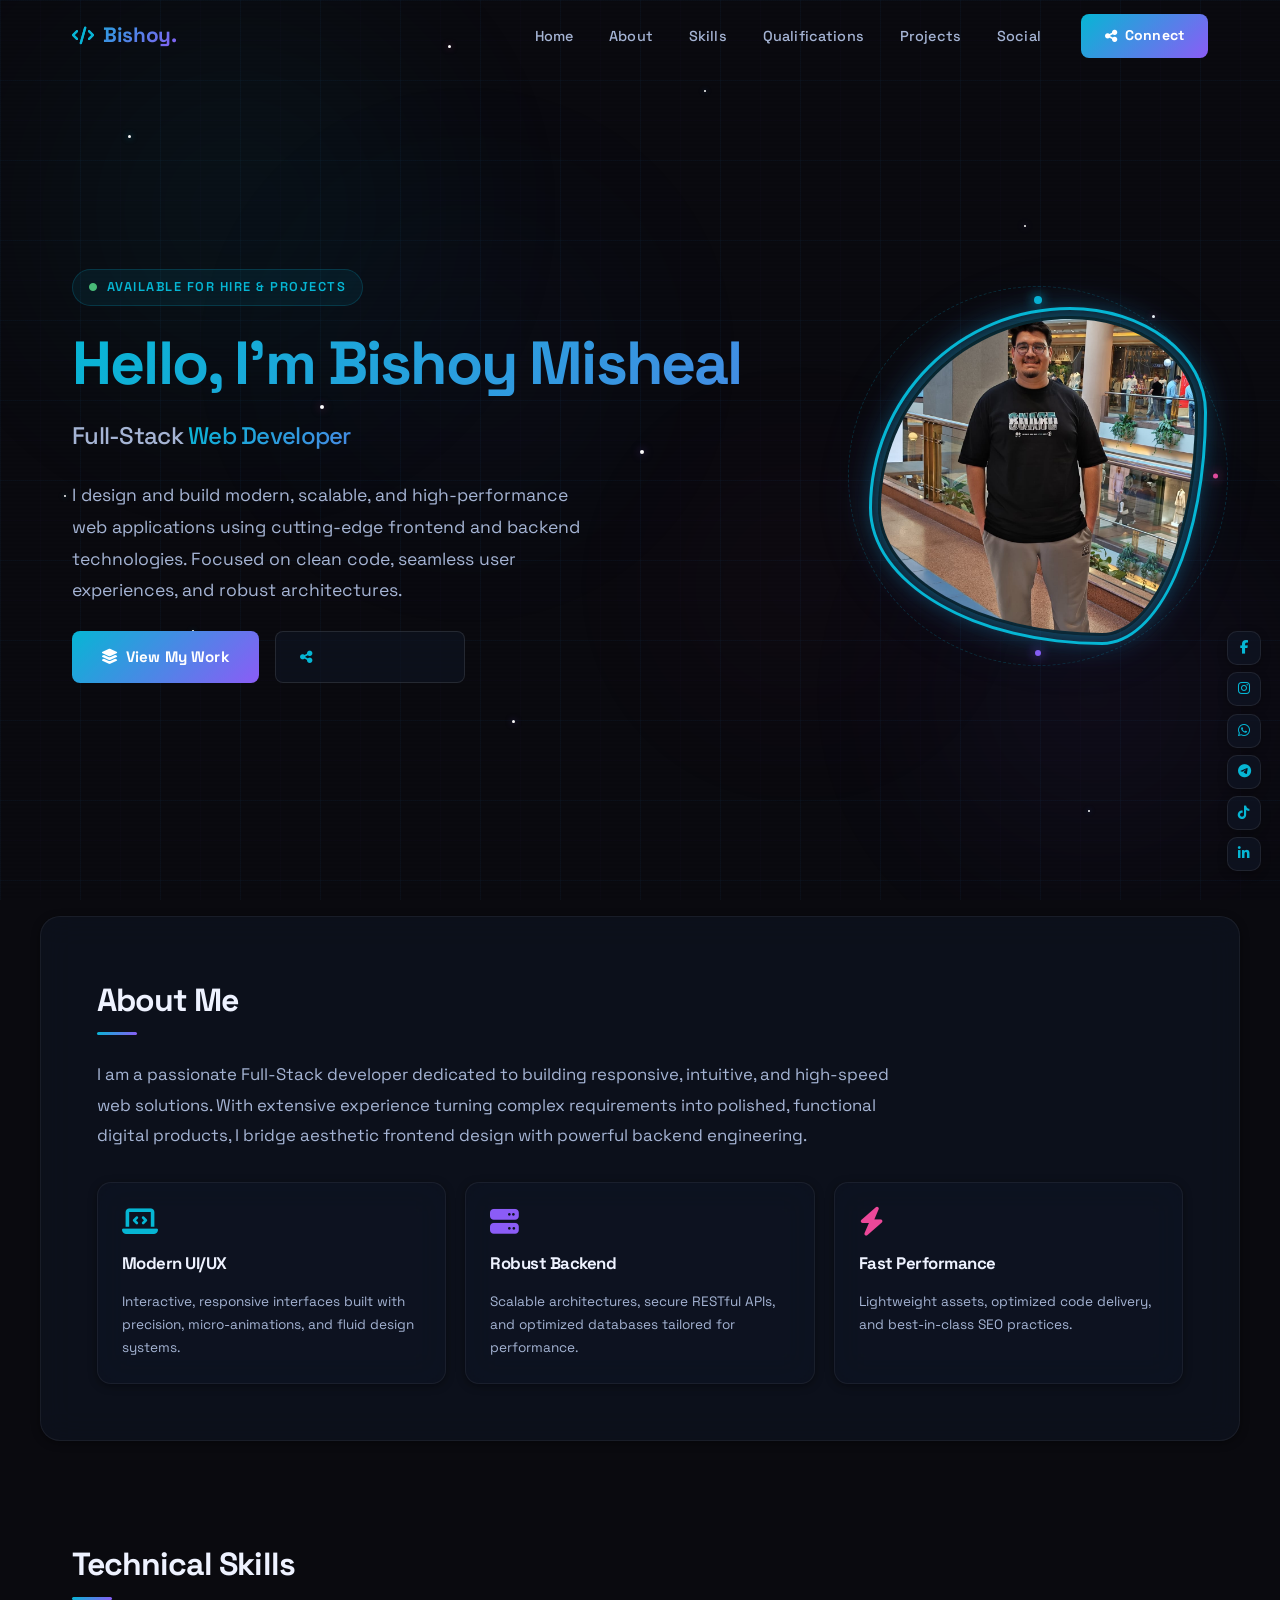
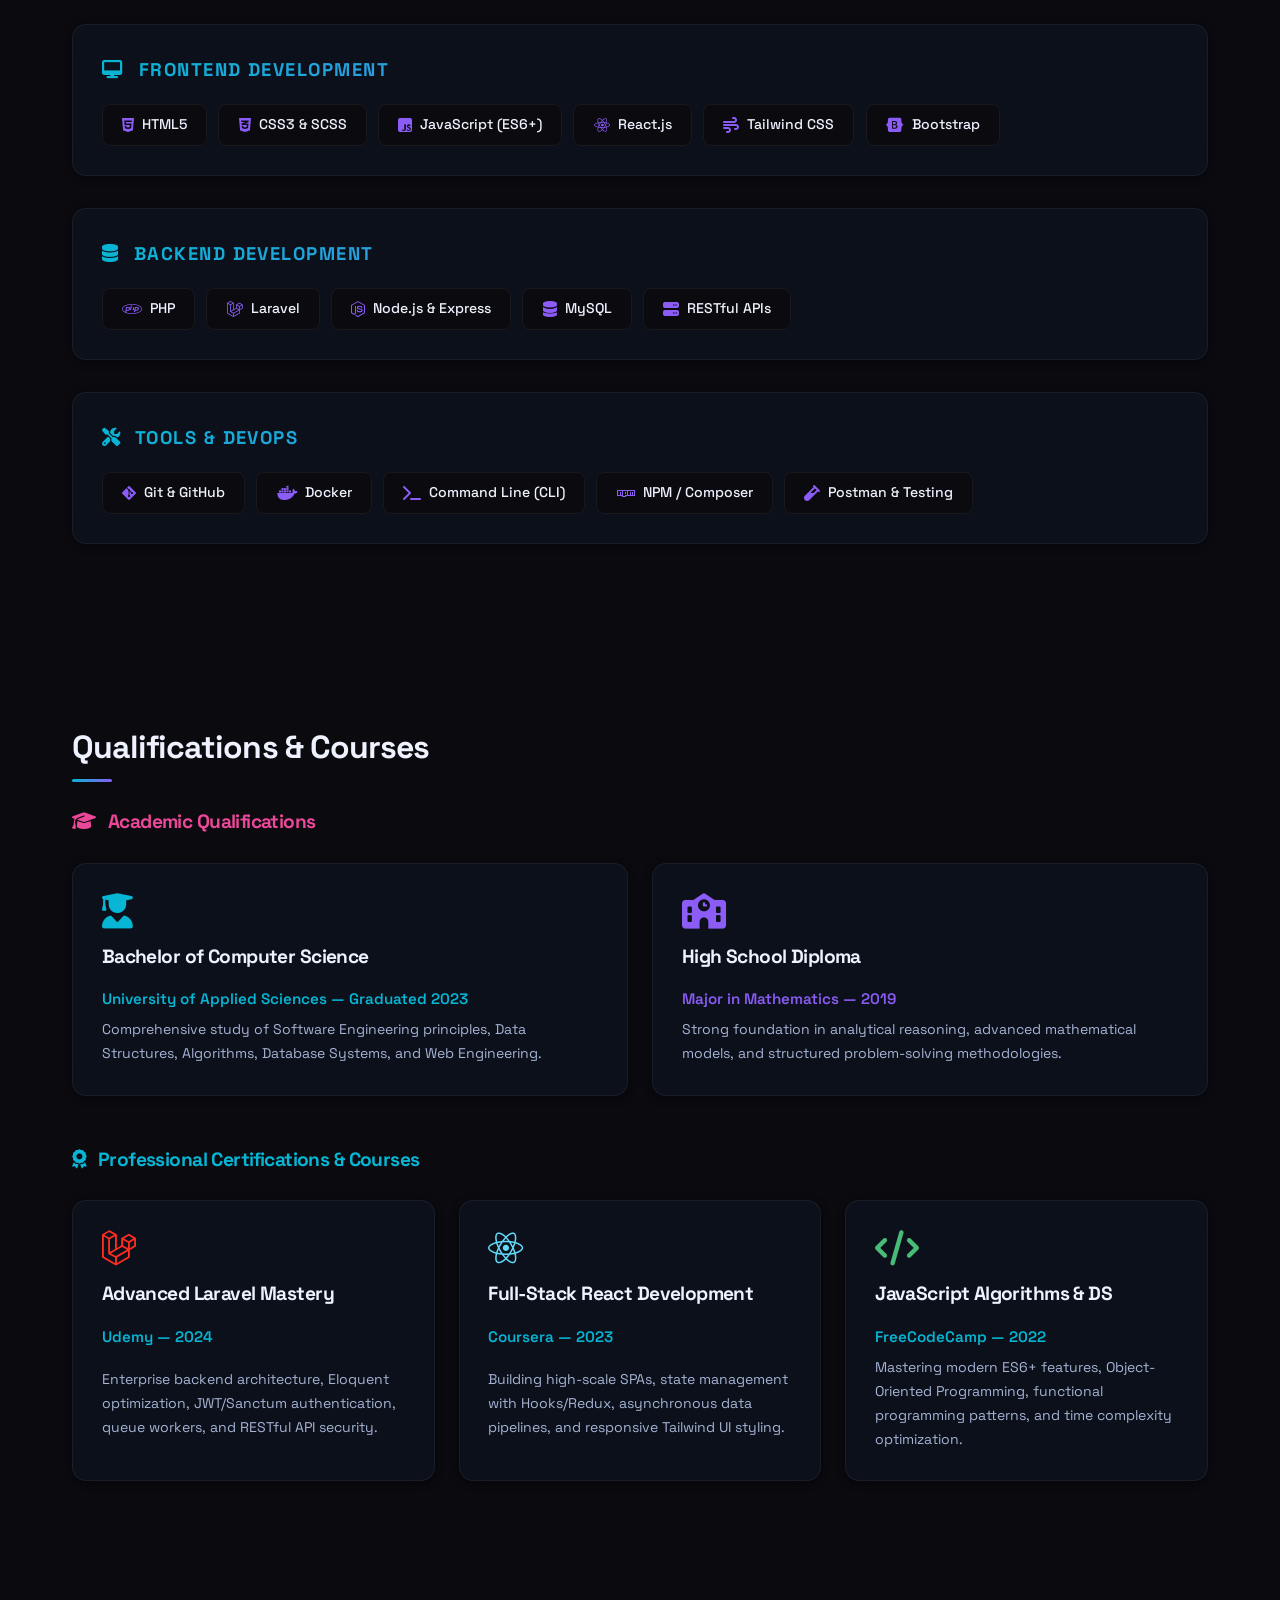
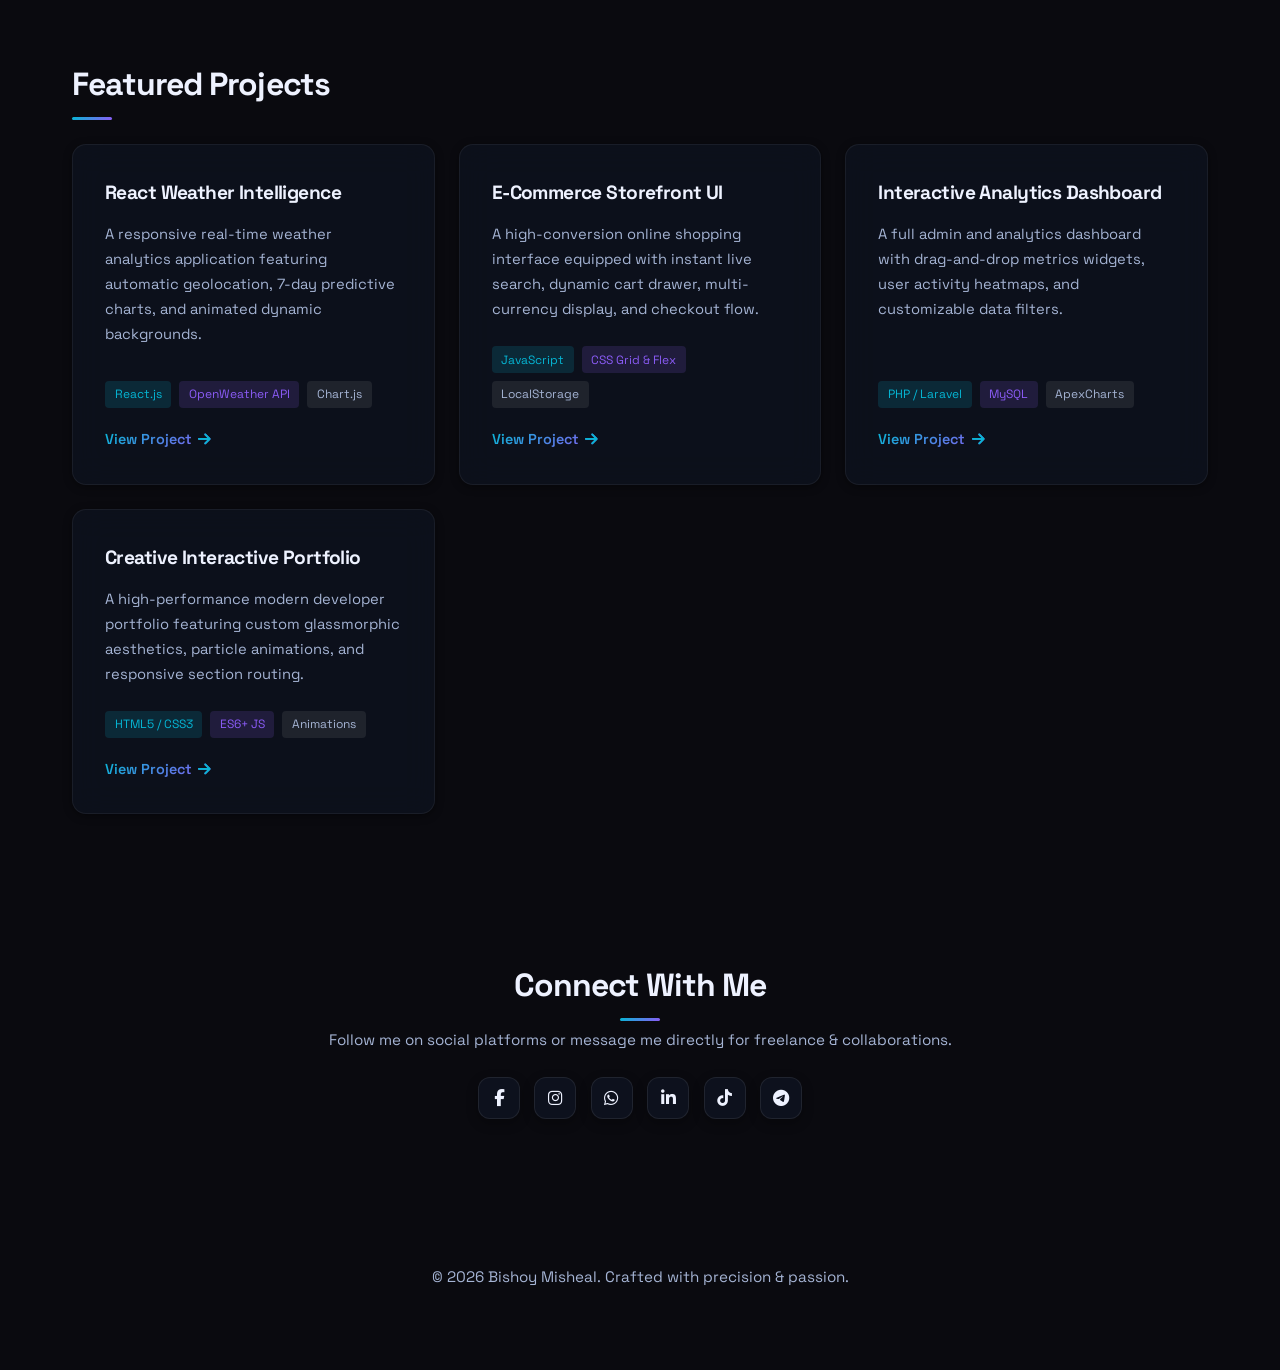
==== index.html @ d5772796 "Convert portfolio to static single page and update social icons" ====
<!DOCTYPE html>
<html lang="en" dir="ltr">
<head>
    <meta charset="UTF-8">
    <meta name="viewport" content="width=device-width, initial-scale=1.0">
    <meta name="description" content="Bishoy Misheal — Full-Stack Web Developer. Building modern, high-performance web applications with cutting-edge technologies.">
    <title>Bishoy Misheal — Full-Stack Developer</title>
    <link rel="stylesheet" href="public/css/styles.css">
    <link rel="stylesheet" href="public/css/social-skills.css">
    <link rel="stylesheet" href="public/css/floating-socials.css">
    <link rel="stylesheet" href="https://cdnjs.cloudflare.com/ajax/libs/font-awesome/6.4.0/css/all.min.css">
</head>
<body>
    <!-- ===== ANIMATED BACKGROUND LAYER ===== -->
    <div class="bg-animation-layer" aria-hidden="true">
        <div class="bg-grid"></div>

        <div class="bg-orb bg-orb-cyan"></div>
        <div class="bg-orb bg-orb-violet"></div>
        <div class="bg-orb bg-orb-pink"></div>
        <div class="bg-orb bg-orb-blue"></div>

        <div class="bg-particle bg-particle-1"></div>
        <div class="bg-particle bg-particle-2"></div>
        <div class="bg-particle bg-particle-3"></div>
        <div class="bg-particle bg-particle-4"></div>
        <div class="bg-particle bg-particle-5"></div>
        <div class="bg-particle bg-particle-6"></div>
        <div class="bg-particle bg-particle-7"></div>
        <div class="bg-particle bg-particle-8"></div>
        <div class="bg-particle bg-particle-9"></div>
        <div class="bg-particle bg-particle-10"></div>
        <div class="bg-particle bg-particle-11"></div>
        <div class="bg-particle bg-particle-12"></div>

        <div class="shooting-star shooting-star-1"></div>
        <div class="shooting-star shooting-star-2"></div>
        <div class="shooting-star shooting-star-3"></div>
        <div class="shooting-star shooting-star-4"></div>
        <div class="shooting-star shooting-star-5"></div>

        <div class="bg-scanlines"></div>
    </div>

    <!-- ===== HEADER & NAVBAR ===== -->
    <header>
        <div class="header-container">
            <a href="#hero" class="logo">
                <i class="fas fa-code"></i>
                <span style="font-weight: 800; font-family: 'Space Grotesk', 'Inter', sans-serif;">Bishoy<span style="color: var(--accent-secondary); font-size: 1.3rem;">.</span></span>
            </a>

            <!-- Mobile Menu Toggle Button -->
            <button class="mobile-menu-btn" id="mobileMenuBtn" aria-label="Toggle navigation menu">
                <i class="fas fa-bars" id="menuIcon"></i>
            </button>

            <div class="nav-menu" id="navMenu">
                <nav id="navbar">
                    <ul>
                        <li><a href="#hero" class="nav-link active">Home</a></li>
                        <li><a href="#about" class="nav-link">About</a></li>
                        <li><a href="#skills" class="nav-link">Skills</a></li>
                        <li><a href="#qualifications" class="nav-link">Qualifications</a></li>
                        <li><a href="#projects" class="nav-link">Projects</a></li>
                        <li><a href="#social-media" class="nav-link">Social</a></li>
                    </ul>
                </nav>

                <a href="#social-media" class="header-cta">
                    <i class="fas fa-share-nodes"></i> Connect
                </a>
            </div>
        </div>
    </header>

    <main>
        <!-- ===== HERO SECTION ===== -->
        <section id="hero">
            <div class="hero-text">
                <span class="badge">
                    <i class="fas fa-circle" style="font-size: 0.5rem; color: #48BB78;"></i> Available for Hire & Projects
                </span>
                <h1>Hello, I'm Bishoy Misheal</h1>
                <h2>Full-Stack <span class="gradient-text">Web Developer</span></h2>
                <p>I design and build modern, scalable, and high-performance web applications using cutting-edge frontend and backend technologies. Focused on clean code, seamless user experiences, and robust architectures.</p>
                
                <div style="display: flex; gap: 1rem; flex-wrap: wrap; margin-top: 1.5rem;">
                    <a href="#projects" class="header-cta" style="padding: 0.8rem 1.8rem; font-size: 0.95rem;">
                        <i class="fas fa-layer-group"></i> View My Work
                    </a>
                    <a href="#social-media" class="project-link" style="padding: 0.8rem 1.5rem; border: 1px solid var(--border-light); border-radius: var(--radius-sm); background: var(--bg-secondary);">
                        <i class="fas fa-share-nodes"></i> Connect With Me
                    </a>
                </div>
            </div>

            <div class="photo-wrapper">
                <img src="public/img/photo.jpeg" alt="Bishoy Misheal" class="profile-photo" onerror="this.onerror=null; this.src='public/img/myphoto.jpeg';">
                <div class="orbit-ring"></div>
                <div class="orbit-dot orbit-dot-1"></div>
                <div class="orbit-dot orbit-dot-2"></div>
                <div class="orbit-dot orbit-dot-3"></div>
                <span class="sparkle sparkle-1"></span>
                <span class="sparkle sparkle-2"></span>
                <span class="sparkle sparkle-3"></span>
                <span class="sparkle sparkle-4"></span>
            </div>
        </section>

        <!-- ===== ABOUT ME SECTION ===== -->
        <section id="about">
            <h2>About Me</h2>
            <p>I am a passionate Full-Stack developer dedicated to building responsive, intuitive, and high-speed web solutions. With extensive experience turning complex requirements into polished, functional digital products, I bridge aesthetic frontend design with powerful backend engineering.</p>
            
            <div style="display: grid; grid-template-columns: repeat(auto-fit, minmax(220px, 1fr)); gap: 1.2rem; margin-top: 2rem;">
                <div class="project" style="padding: 1.5rem;">
                    <i class="fas fa-laptop-code" style="font-size: 1.8rem; color: var(--accent-primary); margin-bottom: 0.8rem;"></i>
                    <h3 style="font-size: 1.05rem;">Modern UI/UX</h3>
                    <p style="font-size: 0.85rem; margin-bottom: 0;">Interactive, responsive interfaces built with precision, micro-animations, and fluid design systems.</p>
                </div>
                <div class="project" style="padding: 1.5rem;">
                    <i class="fas fa-server" style="font-size: 1.8rem; color: var(--accent-secondary); margin-bottom: 0.8rem;"></i>
                    <h3 style="font-size: 1.05rem;">Robust Backend</h3>
                    <p style="font-size: 0.85rem; margin-bottom: 0;">Scalable architectures, secure RESTful APIs, and optimized databases tailored for performance.</p>
                </div>
                <div class="project" style="padding: 1.5rem;">
                    <i class="fas fa-bolt" style="font-size: 1.8rem; color: var(--accent-tertiary); margin-bottom: 0.8rem;"></i>
                    <h3 style="font-size: 1.05rem;">Fast Performance</h3>
                    <p style="font-size: 0.85rem; margin-bottom: 0;">Lightweight assets, optimized code delivery, and best-in-class SEO practices.</p>
                </div>
            </div>
        </section>

        <!-- ===== TECHNICAL SKILLS SECTION ===== -->
        <section id="skills">
            <h2>Technical Skills</h2>
            <div class="skills-container">
                <div class="skill-category">
                    <h3 style="color: var(--accent-primary); margin-bottom: 1.2rem; font-size: 1.15rem;">
                        <i class="fas fa-desktop" style="margin-right: 0.5rem;"></i> Frontend Development
                    </h3>
                    <div class="skill-items">
                        <div class="skill-pill"><i class="fab fa-html5"></i> HTML5</div>
                        <div class="skill-pill"><i class="fab fa-css3-alt"></i> CSS3 & SCSS</div>
                        <div class="skill-pill"><i class="fab fa-js-square"></i> JavaScript (ES6+)</div>
                        <div class="skill-pill"><i class="fab fa-react"></i> React.js</div>
                        <div class="skill-pill"><i class="fas fa-wind"></i> Tailwind CSS</div>
                        <div class="skill-pill"><i class="fab fa-bootstrap"></i> Bootstrap</div>
                    </div>
                </div>

                <div class="skill-category">
                    <h3 style="color: var(--accent-secondary); margin-bottom: 1.2rem; font-size: 1.15rem;">
                        <i class="fas fa-database" style="margin-right: 0.5rem;"></i> Backend Development
                    </h3>
                    <div class="skill-items">
                        <div class="skill-pill"><i class="fab fa-php"></i> PHP</div>
                        <div class="skill-pill"><i class="fab fa-laravel"></i> Laravel</div>
                        <div class="skill-pill"><i class="fab fa-node-js"></i> Node.js & Express</div>
                        <div class="skill-pill"><i class="fas fa-database"></i> MySQL</div>
                        <div class="skill-pill"><i class="fas fa-server"></i> RESTful APIs</div>
                    </div>
                </div>

                <div class="skill-category">
                    <h3 style="color: var(--accent-tertiary); margin-bottom: 1.2rem; font-size: 1.15rem;">
                        <i class="fas fa-tools" style="margin-right: 0.5rem;"></i> Tools & DevOps
                    </h3>
                    <div class="skill-items">
                        <div class="skill-pill"><i class="fab fa-git-alt"></i> Git & GitHub</div>
                        <div class="skill-pill"><i class="fab fa-docker"></i> Docker</div>
                        <div class="skill-pill"><i class="fas fa-terminal"></i> Command Line (CLI)</div>
                        <div class="skill-pill"><i class="fab fa-npm"></i> NPM / Composer</div>
                        <div class="skill-pill"><i class="fas fa-vial"></i> Postman & Testing</div>
                    </div>
                </div>
            </div>
        </section>

        <!-- ===== QUALIFICATIONS & COURSES SECTION ===== -->
        <section id="qualifications">
            <h2>Qualifications & Courses</h2>
            
            <h3 style="margin-bottom: 1.5rem; color: var(--accent-tertiary); font-size: 1.2rem;">
                <i class="fas fa-graduation-cap" style="margin-right: 0.5rem;"></i> Academic Qualifications
            </h3>
            <div class="projects-grid" style="display: grid; grid-template-columns: repeat(auto-fit, minmax(280px, 1fr)); gap: 1.5rem; margin-bottom: 3rem;">
                <div class="project social-card" style="align-items: flex-start; text-align: left; padding: 1.8rem;">
                    <i class="fas fa-user-graduate" style="font-size: 2.2rem; color: var(--accent-primary); margin-bottom: 0.8rem;"></i>
                    <h3>Bachelor of Computer Science</h3>
                    <p style="color: var(--accent-primary); font-weight: 600; margin-bottom: 0.4rem; font-size: 0.95rem;">University of Applied Sciences — Graduated 2023</p>
                    <p style="font-size: 0.88rem; color: var(--text-secondary); margin-bottom: 0;">Comprehensive study of Software Engineering principles, Data Structures, Algorithms, Database Systems, and Web Engineering.</p>
                </div>
                
                <div class="project social-card" style="align-items: flex-start; text-align: left; padding: 1.8rem;">
                    <i class="fas fa-school" style="font-size: 2.2rem; color: var(--accent-secondary); margin-bottom: 0.8rem;"></i>
                    <h3>High School Diploma</h3>
                    <p style="color: var(--accent-secondary); font-weight: 600; margin-bottom: 0.4rem; font-size: 0.95rem;">Major in Mathematics — 2019</p>
                    <p style="font-size: 0.88rem; color: var(--text-secondary); margin-bottom: 0;">Strong foundation in analytical reasoning, advanced mathematical models, and structured problem-solving methodologies.</p>
                </div>
            </div>

            <h3 style="margin-bottom: 1.5rem; color: var(--accent-primary); font-size: 1.2rem;">
                <i class="fas fa-award" style="margin-right: 0.5rem;"></i> Professional Certifications & Courses
            </h3>
            <div class="projects-grid" style="display: grid; grid-template-columns: repeat(auto-fit, minmax(280px, 1fr)); gap: 1.5rem;">
                <div class="project social-card" style="align-items: flex-start; text-align: left; padding: 1.8rem;">
                    <i class="fab fa-laravel" style="font-size: 2.2rem; color: #ff2d20; margin-bottom: 0.8rem;"></i>
                    <h3>Advanced Laravel Mastery</h3>
                    <p style="color: var(--accent-primary); font-weight: 600; margin-bottom: 0.4rem; font-size: 0.95rem;">Udemy — 2024</p>
                    <p style="font-size: 0.88rem; color: var(--text-secondary); margin-bottom: 0;">Enterprise backend architecture, Eloquent optimization, JWT/Sanctum authentication, queue workers, and RESTful API security.</p>
                </div>

                <div class="project social-card" style="align-items: flex-start; text-align: left; padding: 1.8rem;">
                    <i class="fab fa-react" style="font-size: 2.2rem; color: #61dbfb; margin-bottom: 0.8rem;"></i>
                    <h3>Full-Stack React Development</h3>
                    <p style="color: var(--accent-primary); font-weight: 600; margin-bottom: 0.4rem; font-size: 0.95rem;">Coursera — 2023</p>
                    <p style="font-size: 0.88rem; color: var(--text-secondary); margin-bottom: 0;">Building high-scale SPAs, state management with Hooks/Redux, asynchronous data pipelines, and responsive Tailwind UI styling.</p>
                </div>

                <div class="project social-card" style="align-items: flex-start; text-align: left; padding: 1.8rem;">
                    <i class="fas fa-code" style="font-size: 2.2rem; color: #48BB78; margin-bottom: 0.8rem;"></i>
                    <h3>JavaScript Algorithms & DS</h3>
                    <p style="color: var(--accent-primary); font-weight: 600; margin-bottom: 0.4rem; font-size: 0.95rem;">FreeCodeCamp — 2022</p>
                    <p style="font-size: 0.88rem; color: var(--text-secondary); margin-bottom: 0;">Mastering modern ES6+ features, Object-Oriented Programming, functional programming patterns, and time complexity optimization.</p>
                </div>
            </div>
        </section>

        <!-- ===== PROJECTS SECTION ===== -->
        <section id="projects">
            <h2>Featured Projects</h2>
            <div class="projects-grid">
                <div class="project">
                    <h3>React Weather Intelligence</h3>
                    <p>A responsive real-time weather analytics application featuring automatic geolocation, 7-day predictive charts, and animated dynamic backgrounds.</p>
                    <div style="display: flex; gap: 0.5rem; margin-bottom: 1.2rem; flex-wrap: wrap;">
                        <span style="font-size: 0.75rem; background: rgba(6, 182, 212, 0.15); color: var(--accent-primary); padding: 0.2rem 0.6rem; border-radius: 4px;">React.js</span>
                        <span style="font-size: 0.75rem; background: rgba(139, 92, 246, 0.15); color: var(--accent-secondary); padding: 0.2rem 0.6rem; border-radius: 4px;">OpenWeather API</span>
                        <span style="font-size: 0.75rem; background: rgba(255, 255, 255, 0.08); color: var(--text-secondary); padding: 0.2rem 0.6rem; border-radius: 4px;">Chart.js</span>
                    </div>
                    <a href="#hero" class="project-link">View Project <i class="fas fa-arrow-right"></i></a>
                </div>

                <div class="project">
                    <h3>E-Commerce Storefront UI</h3>
                    <p>A high-conversion online shopping interface equipped with instant live search, dynamic cart drawer, multi-currency display, and checkout flow.</p>
                    <div style="display: flex; gap: 0.5rem; margin-bottom: 1.2rem; flex-wrap: wrap;">
                        <span style="font-size: 0.75rem; background: rgba(6, 182, 212, 0.15); color: var(--accent-primary); padding: 0.2rem 0.6rem; border-radius: 4px;">JavaScript</span>
                        <span style="font-size: 0.75rem; background: rgba(139, 92, 246, 0.15); color: var(--accent-secondary); padding: 0.2rem 0.6rem; border-radius: 4px;">CSS Grid & Flex</span>
                        <span style="font-size: 0.75rem; background: rgba(255, 255, 255, 0.08); color: var(--text-secondary); padding: 0.2rem 0.6rem; border-radius: 4px;">LocalStorage</span>
                    </div>
                    <a href="#hero" class="project-link">View Project <i class="fas fa-arrow-right"></i></a>
                </div>

                <div class="project">
                    <h3>Interactive Analytics Dashboard</h3>
                    <p>A full admin and analytics dashboard with drag-and-drop metrics widgets, user activity heatmaps, and customizable data filters.</p>
                    <div style="display: flex; gap: 0.5rem; margin-bottom: 1.2rem; flex-wrap: wrap;">
                        <span style="font-size: 0.75rem; background: rgba(6, 182, 212, 0.15); color: var(--accent-primary); padding: 0.2rem 0.6rem; border-radius: 4px;">PHP / Laravel</span>
                        <span style="font-size: 0.75rem; background: rgba(139, 92, 246, 0.15); color: var(--accent-secondary); padding: 0.2rem 0.6rem; border-radius: 4px;">MySQL</span>
                        <span style="font-size: 0.75rem; background: rgba(255, 255, 255, 0.08); color: var(--text-secondary); padding: 0.2rem 0.6rem; border-radius: 4px;">ApexCharts</span>
                    </div>
                    <a href="#hero" class="project-link">View Project <i class="fas fa-arrow-right"></i></a>
                </div>

                <div class="project">
                    <h3>Creative Interactive Portfolio</h3>
                    <p>A high-performance modern developer portfolio featuring custom glassmorphic aesthetics, particle animations, and responsive section routing.</p>
                    <div style="display: flex; gap: 0.5rem; margin-bottom: 1.2rem; flex-wrap: wrap;">
                        <span style="font-size: 0.75rem; background: rgba(6, 182, 212, 0.15); color: var(--accent-primary); padding: 0.2rem 0.6rem; border-radius: 4px;">HTML5 / CSS3</span>
                        <span style="font-size: 0.75rem; background: rgba(139, 92, 246, 0.15); color: var(--accent-secondary); padding: 0.2rem 0.6rem; border-radius: 4px;">ES6+ JS</span>
                        <span style="font-size: 0.75rem; background: rgba(255, 255, 255, 0.08); color: var(--text-secondary); padding: 0.2rem 0.6rem; border-radius: 4px;">Animations</span>
                    </div>
                    <a href="#hero" class="project-link">View Project <i class="fas fa-arrow-right"></i></a>
                </div>
            </div>
        </section>

        <!-- ===== CONNECT WITH ME (SOCIAL MEDIA) SECTION ===== -->
        <section id="social-media">
            <h2 style="margin-bottom: 0.8rem;">Connect With Me</h2>
            <p style="color: var(--text-secondary); text-align: center; margin-bottom: 1.5rem; font-size: 0.95rem;">Follow me on social platforms or message me directly for freelance & collaborations.</p>

            <div class="social-icons-wrapper">
                <a href="https://www.facebook.com/share/1DoW8NwVRe/" class="social-btn facebook" target="_blank" rel="noopener" title="Facebook">
                    <i class="fab fa-facebook-f"></i>
                    <span class="social-tooltip">Facebook</span>
                </a>
                <a href="https://www.instagram.com/bisho9017?igsh=aXFpaGVheTVodXRj" class="social-btn instagram" target="_blank" rel="noopener" title="Instagram">
                    <i class="fab fa-instagram"></i>
                    <span class="social-tooltip">Instagram</span>
                </a>
                <a href="https://wa.me/qr/43KE3O2O3V7UE1" class="social-btn whatsapp" target="_blank" rel="noopener" title="WhatsApp">
                    <i class="fab fa-whatsapp"></i>
                    <span class="social-tooltip">WhatsApp</span>
                </a>
                <a href="#" class="social-btn linkedin" target="_blank" rel="noopener" title="LinkedIn">
                    <i class="fab fa-linkedin-in"></i>
                    <span class="social-tooltip">LinkedIn</span>
                </a>
                <a href="https://www.tiktok.com/@bishoy.misheal?_r=1&_t=ZS-95MK9Uh7ukO" class="social-btn tiktok" target="_blank" rel="noopener" title="TikTok">
                    <i class="fab fa-tiktok"></i>
                    <span class="social-tooltip">TikTok</span>
                </a>
                <a href="https://t.me/Bishoymisheal" class="social-btn telegram" target="_blank" rel="noopener" title="Telegram">
                    <i class="fab fa-telegram-plane"></i>
                    <span class="social-tooltip">Telegram</span>
                </a>
            </div>
        </section>
    </main>

    <!-- ===== FOOTER ===== -->
    <footer>
        <div class="footer-content" style="text-align: center; padding: 2.5rem 1rem;">
            <p style="color: var(--text-secondary); font-size: 0.95rem;">&copy; 2026 Bishoy Misheal. Crafted with precision & passion.</p>
        </div>
    </footer>

    <!-- ===== FIXED COMPACT SOCIAL SIDEBAR ===== -->
    <div class="floating-socials" id="floatingSocials">
        <a href="https://www.facebook.com/share/1DoW8NwVRe/"
           class="fs-icon fs-facebook" title="Facebook" target="_blank" rel="noopener">
            <i class="fab fa-facebook-f"></i>
            <span class="fs-tooltip">Facebook</span>
        </a>
        <a href="https://www.instagram.com/bisho9017?igsh=aXFpaGVheTVodXRj"
           class="fs-icon fs-instagram" title="Instagram" target="_blank" rel="noopener">
            <i class="fab fa-instagram"></i>
            <span class="fs-tooltip">Instagram</span>
        </a>
        <a href="https://wa.me/qr/43KE3O2O3V7UE1"
           class="fs-icon fs-whatsapp" title="WhatsApp" target="_blank" rel="noopener">
            <i class="fab fa-whatsapp"></i>
            <span class="fs-tooltip">WhatsApp</span>
        </a>
        <a href="https://t.me/Bishoymisheal"
           class="fs-icon fs-telegram" title="Telegram" target="_blank" rel="noopener">
            <i class="fab fa-telegram-plane"></i>
            <span class="fs-tooltip">Telegram</span>
        </a>
        <a href="https://www.tiktok.com/@bishoy.misheal?_r=1&_t=ZS-95MK9Uh7ukO"
           class="fs-icon fs-tiktok" title="TikTok" target="_blank" rel="noopener">
            <i class="fab fa-tiktok"></i>
            <span class="fs-tooltip">TikTok</span>
        </a>
        <a href="#" class="fs-icon fs-linkedin" title="LinkedIn" target="_blank" rel="noopener">
            <i class="fab fa-linkedin-in"></i>
            <span class="fs-tooltip">LinkedIn</span>
        </a>
    </div>

    <script src="public/js/script.js"></script>
</body>
</html>
---- public/css/styles.css ----
@import url('https://fonts.googleapis.com/css2?family=Inter:wght@300;400;500;600;700;800;900&family=Space+Grotesk:wght@400;500;600;700&display=swap');

:root {
    /* ── Modern Cyber Dark Palette ── */
    --bg-color: #0a0a0f;
    --bg-secondary: rgba(15, 20, 35, 0.65);
    --text-color: #eef2ff;
    --text-secondary: #a5b4d4;
    --text-muted: #6b7fa0;
    --accent-primary: #06b6d4;
    /* Cyan */
    --accent-secondary: #8b5cf6;
    /* Violet */
    --accent-tertiary: #ec4899;
    /* Pink */
    --accent-glow: rgba(6, 182, 212, 0.35);
    --gradient-primary: linear-gradient(135deg, #06b6d4, #8b5cf6);
    --gradient-hover: linear-gradient(135deg, #8b5cf6, #ec4899);
    --border-color: rgba(255, 255, 255, 0.06);
    --border-light: rgba(255, 255, 255, 0.1);
    --glass-blur: blur(16px);
    --shadow-sm: 0 2px 8px rgba(0, 0, 0, 0.4);
    --shadow-md: 0 4px 16px rgba(0, 0, 0, 0.5);
    --shadow-lg: 0 10px 40px rgba(0, 0, 0, 0.6);
    --shadow-xl: 0 20px 60px rgba(0, 0, 0, 0.7);
    --shadow-glow: 0 0 25px var(--accent-glow);
    --radius-sm: 8px;
    --radius-md: 14px;
    --radius-lg: 20px;
    --transition: all 0.35s cubic-bezier(0.4, 0, 0.2, 1);
}

/* ── Custom Scrollbar ── */
::-webkit-scrollbar {
    width: 6px;
}

::-webkit-scrollbar-track {
    background: var(--bg-color);
}

::-webkit-scrollbar-thumb {
    background: var(--accent-primary);
    border-radius: 10px;
}

::-webkit-scrollbar-thumb:hover {
    background: var(--accent-secondary);
}

* {
    margin: 0;
    padding: 0;
    box-sizing: border-box;
    font-family: 'Space Grotesk', 'Inter', -apple-system, sans-serif;
}

body {
    background-color: var(--bg-color);
    color: var(--text-color);
    line-height: 1.7;
    overflow-x: hidden;
    position: relative;
    padding-top: 0;
    -webkit-font-smoothing: antialiased;
}

/* ── Animated Background Layer ── */
.bg-animation-layer {
    position: fixed;
    inset: 0;
    z-index: 0;
    pointer-events: none;
    overflow: hidden;
}

/* ── Cyber Grid Overlay ── */
.bg-grid {
    position: absolute;
    inset: 0;
    background-image:
        linear-gradient(rgba(6, 182, 212, 0.03) 1px, transparent 1px),
        linear-gradient(90deg, rgba(6, 182, 212, 0.03) 1px, transparent 1px);
    background-size: 80px 80px;
    animation: grid-drift 25s linear infinite;
}

.bg-grid::after {
    content: '';
    position: absolute;
    inset: 0;
    background-image:
        linear-gradient(rgba(139, 92, 246, 0.02) 1px, transparent 1px),
        linear-gradient(90deg, rgba(139, 92, 246, 0.02) 1px, transparent 1px);
    background-size: 40px 40px;
    animation: grid-drift-reverse 35s linear infinite;
}

@keyframes grid-drift {
    0% {
        transform: translate(0, 0);
    }

    100% {
        transform: translate(80px, 80px);
    }
}

@keyframes grid-drift-reverse {
    0% {
        transform: translate(0, 0);
    }

    100% {
        transform: translate(-40px, -40px);
    }
}

/* ── Floating Glow Orbs ── */
.bg-orb {
    position: absolute;
    border-radius: 50%;
    filter: blur(80px);
    opacity: 0.12;
    will-change: transform, opacity;
}

.bg-orb-cyan {
    width: 600px;
    height: 600px;
    background: radial-gradient(circle, rgba(6, 182, 212, 0.6) 0%, transparent 70%);
    top: -10%;
    left: -5%;
    animation: orb-float-1 20s ease-in-out infinite alternate, orb-breathe 8s ease-in-out infinite;
}

.bg-orb-violet {
    width: 500px;
    height: 500px;
    background: radial-gradient(circle, rgba(139, 92, 246, 0.6) 0%, transparent 70%);
    bottom: -5%;
    right: -5%;
    animation: orb-float-2 18s ease-in-out infinite alternate, orb-breathe 10s ease-in-out 2s infinite;
}

.bg-orb-pink {
    width: 450px;
    height: 450px;
    background: radial-gradient(circle, rgba(236, 72, 153, 0.5) 0%, transparent 70%);
    top: 40%;
    right: 20%;
    animation: orb-float-3 22s ease-in-out infinite alternate, orb-breathe 12s ease-in-out 4s infinite;
    opacity: 0.07;
}

.bg-orb-blue {
    width: 550px;
    height: 550px;
    background: radial-gradient(circle, rgba(59, 130, 246, 0.5) 0%, transparent 70%);
    bottom: 30%;
    left: 15%;
    animation: orb-float-4 24s ease-in-out infinite alternate, orb-breathe 9s ease-in-out 1s infinite;
    opacity: 0.08;
}

@keyframes orb-float-1 {
    0% {
        transform: translate(0, 0) scale(1) rotate(0deg);
    }

    33% {
        transform: translate(120px, 100px) scale(1.3) rotate(10deg);
    }

    66% {
        transform: translate(-60px, 200px) scale(0.9) rotate(-5deg);
    }

    100% {
        transform: translate(80px, 50px) scale(1.1) rotate(15deg);
    }
}

@keyframes orb-float-2 {
    0% {
        transform: translate(0, 0) scale(1) rotate(0deg);
    }

    33% {
        transform: translate(-100px, -80px) scale(1.2) rotate(-10deg);
    }

    66% {
        transform: translate(80px, -150px) scale(0.85) rotate(8deg);
    }

    100% {
        transform: translate(-40px, -60px) scale(1.15) rotate(-12deg);
    }
}

@keyframes orb-float-3 {
    0% {
        transform: translate(0, 0) scale(1);
    }

    50% {
        transform: translate(-150px, 80px) scale(1.2);
    }

    100% {
        transform: translate(100px, -100px) scale(0.9);
    }
}

@keyframes orb-float-4 {
    0% {
        transform: translate(0, 0) scale(1);
    }

    50% {
        transform: translate(100px, -120px) scale(1.15);
    }

    100% {
        transform: translate(-80px, 80px) scale(0.95);
    }
}

@keyframes orb-breathe {

    0%,
    100% {
        opacity: inherit;
    }

    50% {
        opacity: 0.18;
    }
}

/* ── Floating Particles ── */
.bg-particle {
    position: absolute;
    border-radius: 50%;
    background: #fff;
    will-change: transform, opacity;
}

.bg-particle-1 {
    width: 3px;
    height: 3px;
    top: 15%;
    left: 10%;
    box-shadow: 0 0 6px rgba(6, 182, 212, 0.6);
    animation: particle-float 12s ease-in-out infinite, particle-twinkle 3s ease-in-out infinite;
}

.bg-particle-2 {
    width: 2px;
    height: 2px;
    top: 25%;
    left: 80%;
    box-shadow: 0 0 6px rgba(139, 92, 246, 0.6);
    animation: particle-float 15s ease-in-out 1s infinite, particle-twinkle 4s ease-in-out 0.5s infinite;
}

.bg-particle-3 {
    width: 4px;
    height: 4px;
    top: 45%;
    left: 25%;
    box-shadow: 0 0 8px rgba(236, 72, 153, 0.5);
    animation: particle-float 10s ease-in-out 2s infinite, particle-twinkle 3.5s ease-in-out 1s infinite;
}

.bg-particle-4 {
    width: 2px;
    height: 2px;
    top: 60%;
    left: 70%;
    box-shadow: 0 0 6px rgba(6, 182, 212, 0.6);
    animation: particle-float 14s ease-in-out 0.5s infinite, particle-twinkle 4.5s ease-in-out 2s infinite;
}

.bg-particle-5 {
    width: 3px;
    height: 3px;
    top: 80%;
    left: 40%;
    box-shadow: 0 0 6px rgba(139, 92, 246, 0.5);
    animation: particle-float 11s ease-in-out 3s infinite, particle-twinkle 3s ease-in-out 1.5s infinite;
}

.bg-particle-6 {
    width: 2px;
    height: 2px;
    top: 10%;
    left: 55%;
    box-shadow: 0 0 5px rgba(59, 130, 246, 0.5);
    animation: particle-float 16s ease-in-out 1.5s infinite, particle-twinkle 5s ease-in-out 0.5s infinite;
}

.bg-particle-7 {
    width: 3px;
    height: 3px;
    top: 35%;
    left: 90%;
    box-shadow: 0 0 6px rgba(236, 72, 153, 0.6);
    animation: particle-float 13s ease-in-out 4s infinite, particle-twinkle 3.5s ease-in-out 2s infinite;
}

.bg-particle-8 {
    width: 2px;
    height: 2px;
    top: 70%;
    left: 15%;
    box-shadow: 0 0 5px rgba(6, 182, 212, 0.5);
    animation: particle-float 17s ease-in-out 2.5s infinite, particle-twinkle 4s ease-in-out 1s infinite;
}

.bg-particle-9 {
    width: 4px;
    height: 4px;
    top: 50%;
    left: 50%;
    box-shadow: 0 0 8px rgba(139, 92, 246, 0.6);
    animation: particle-float 9s ease-in-out 0s infinite, particle-twinkle 3s ease-in-out 0s infinite;
}

.bg-particle-10 {
    width: 2px;
    height: 2px;
    top: 90%;
    left: 85%;
    box-shadow: 0 0 5px rgba(59, 130, 246, 0.5);
    animation: particle-float 14s ease-in-out 3.5s infinite, particle-twinkle 4.5s ease-in-out 2.5s infinite;
}

.bg-particle-11 {
    width: 3px;
    height: 3px;
    top: 5%;
    left: 35%;
    box-shadow: 0 0 6px rgba(236, 72, 153, 0.5);
    animation: particle-float 12s ease-in-out 5s infinite, particle-twinkle 3s ease-in-out 1.5s infinite;
}

.bg-particle-12 {
    width: 2px;
    height: 2px;
    top: 55%;
    left: 5%;
    box-shadow: 0 0 5px rgba(6, 182, 212, 0.6);
    animation: particle-float 15s ease-in-out 2s infinite, particle-twinkle 5s ease-in-out 0s infinite;
}

@keyframes particle-float {

    0%,
    100% {
        transform: translate(0, 0) rotate(0deg);
    }

    25% {
        transform: translate(30px, -40px) rotate(90deg);
    }

    50% {
        transform: translate(-20px, -80px) rotate(180deg);
    }

    75% {
        transform: translate(40px, -30px) rotate(270deg);
    }
}

@keyframes particle-twinkle {

    0%,
    100% {
        opacity: 0.3;
    }

    50% {
        opacity: 1;
    }
}

/* ── Shooting Stars ── */
.shooting-star {
    position: absolute;
    width: 120px;
    height: 2px;
    background: linear-gradient(90deg, rgba(6, 182, 212, 0), rgba(6, 182, 212, 0.8), rgba(139, 92, 246, 0.6), transparent);
    border-radius: 50px;
    opacity: 0;
    transform: rotate(-35deg);
}

.shooting-star-1 {
    top: 8%;
    left: -10%;
    animation: shoot 6s ease-in-out 1s infinite;
}

.shooting-star-2 {
    top: 25%;
    left: -10%;
    width: 80px;
    background: linear-gradient(90deg, rgba(139, 92, 246, 0), rgba(139, 92, 246, 0.7), rgba(236, 72, 153, 0.5), transparent);
    animation: shoot 8s ease-in-out 3s infinite;
}

.shooting-star-3 {
    top: 55%;
    left: -10%;
    width: 150px;
    background: linear-gradient(90deg, rgba(236, 72, 153, 0), rgba(236, 72, 153, 0.6), rgba(6, 182, 212, 0.5), transparent);
    animation: shoot 7s ease-in-out 6s infinite;
}

.shooting-star-4 {
    top: 40%;
    left: -10%;
    width: 100px;
    animation: shoot 9s ease-in-out 9s infinite;
}

.shooting-star-5 {
    top: 70%;
    left: -10%;
    width: 90px;
    background: linear-gradient(90deg, rgba(59, 130, 246, 0), rgba(59, 130, 246, 0.7), rgba(6, 182, 212, 0.5), transparent);
    animation: shoot 7.5s ease-in-out 4.5s infinite;
}

@keyframes shoot {
    0% {
        transform: rotate(-35deg) translateX(0);
        opacity: 0;
    }

    5% {
        opacity: 1;
    }

    15% {
        opacity: 1;
    }

    30% {
        transform: rotate(-35deg) translateX(calc(100vw + 200px));
        opacity: 0;
    }

    100% {
        transform: rotate(-35deg) translateX(calc(100vw + 200px));
        opacity: 0;
    }
}

/* ── Subtle CRT Scanlines ── */
.bg-scanlines {
    position: absolute;
    inset: 0;
    background: repeating-linear-gradient(0deg,
            transparent,
            transparent 2px,
            rgba(0, 0, 0, 0.03) 2px,
            rgba(0, 0, 0, 0.03) 4px);
    animation: scanline-move 8s linear infinite;
}

@keyframes scanline-move {
    0% {
        transform: translateY(0);
    }

    100% {
        transform: translateY(4px);
    }
}

/* Remove old body pseudo-element orbs (replaced by .bg-orb divs) */
body::before,
body::after {
    display: none;
}


/* ============================================================
   ✦  HEADER
   ============================================================ */
header {
    position: fixed;
    top: 0;
    left: 0;
    width: 100%;
    z-index: 1000;
    background: transparent;
    backdrop-filter: none;
    -webkit-backdrop-filter: none;
    border-bottom: 1px solid transparent;
    transition: background 0.5s ease, backdrop-filter 0.5s ease, border-color 0.5s ease, box-shadow 0.5s ease;
}

/* Header becomes frosted glass on scroll */
header.header-scrolled {
    background: rgba(10, 10, 15, 0.75);
    backdrop-filter: var(--glass-blur);
    -webkit-backdrop-filter: var(--glass-blur);
    border-bottom: 1px solid var(--border-color);
    box-shadow: 0 4px 30px rgba(0, 0, 0, 0.3);
}

.header-container {
    max-width: 1200px;
    margin: 0 auto;
    padding: 0.9rem 2rem;
    display: flex;
    justify-content: space-between;
    align-items: center;
    flex-wrap: nowrap;
    position: relative;
}

.logo {
    display: flex;
    align-items: center;
    gap: 0.6rem;
    text-decoration: none;
    font-size: 1.3rem;
    transition: var(--transition);
    letter-spacing: -0.02em;
    background: var(--gradient-primary);
    -webkit-background-clip: text;
    background-clip: text;
    -webkit-text-fill-color: transparent;
    flex-shrink: 0;
    z-index: 1001;
}

.logo i {
    color: var(--accent-primary) !important;
    -webkit-text-fill-color: var(--accent-primary);
    font-size: 1.1rem;
}

.logo:hover {
    filter: brightness(1.3);
    transform: scale(1.02);
}

/* ── Nav Menu (wrapper for nav + user/cta) ── */
.nav-menu {
    display: flex;
    align-items: center;
    gap: 1.5rem;
    flex: 1;
    justify-content: flex-end;
}

nav ul {
    list-style: none;
    display: flex;
    gap: 0.25rem;
    align-items: center;
}

nav a {
    position: relative;
    color: var(--text-secondary);
    text-decoration: none;
    font-weight: 500;
    font-size: 0.9rem;
    transition: var(--transition);
    padding: 0.5rem 1rem;
    border-radius: var(--radius-sm);
    letter-spacing: 0.01em;
}

nav a:hover {
    color: var(--accent-primary);
    background: rgba(6, 182, 212, 0.06);
}

nav a::after {
    content: '';
    position: absolute;
    bottom: 2px;
    left: 50%;
    transform: translateX(-50%);
    width: 0;
    height: 2px;
    background: var(--gradient-primary);
    transition: width 0.3s ease;
    border-radius: 2px;
}

nav a:hover::after {
    width: 50%;
}

.header-cta {
    display: inline-flex;
    align-items: center;
    gap: 0.5rem;
    background: var(--gradient-primary);
    border: none;
    color: #fff;
    padding: 0.6rem 1.5rem;
    border-radius: var(--radius-sm);
    text-decoration: none;
    font-weight: 700;
    font-size: 0.88rem;
    transition: var(--transition);
    letter-spacing: 0.01em;
    white-space: nowrap;
    flex-shrink: 0;
}

.header-cta:hover {
    background: var(--gradient-hover);
    color: white;
    transform: translateY(-2px);
    box-shadow: var(--shadow-glow);
}

/* ── Hamburger Button ── */
.mobile-menu-btn {
    display: none;
    background: none;
    border: 1px solid var(--border-light);
    color: var(--text-color);
    font-size: 1.2rem;
    cursor: pointer;
    transition: var(--transition);
    padding: 0.5rem 0.65rem;
    border-radius: var(--radius-sm);
    z-index: 1001;
    flex-shrink: 0;
}

.mobile-menu-btn:hover {
    color: var(--accent-primary);
    border-color: var(--accent-primary);
    background: rgba(6, 182, 212, 0.06);
}

/* ── Header User (logged-in) ── */
.header-user {
    display: flex;
    align-items: center;
    gap: 0.6rem;
    flex-shrink: 0;
}

.header-user-name {
    display: inline-flex;
    align-items: center;
    gap: 0.45rem;
    font-size: 0.88rem;
    font-weight: 600;
    color: var(--text-secondary);
    white-space: nowrap;
    max-width: 160px;
    overflow: hidden;
    text-overflow: ellipsis;
}

.header-user-name i {
    color: var(--accent-primary);
    font-size: 1rem;
    flex-shrink: 0;
}

.header-logout-btn {
    display: inline-flex;
    align-items: center;
    gap: 0.4rem;
    background: transparent;
    border: 1px solid var(--border-light);
    color: var(--text-secondary);
    padding: 0.5rem 1rem;
    border-radius: var(--radius-sm);
    font-weight: 600;
    font-size: 0.85rem;
    cursor: pointer;
    transition: var(--transition);
    letter-spacing: 0.01em;
    font-family: inherit;
}

.header-logout-btn:hover {
    background: rgba(239, 68, 68, 0.1);
    border-color: rgba(239, 68, 68, 0.3);
    color: #f87171;
    transform: translateY(-1px);
}

/* ============================================================
   ✦  MOBILE RESPONSIVE HEADER (≤ 768px)
   ============================================================ */
@media (max-width: 768px) {
    .mobile-menu-btn {
        display: flex;
        align-items: center;
        justify-content: center;
    }

    .header-container {
        padding: 0.8rem 1.2rem;
    }

    .nav-menu {
        /* Off-screen by default */
        position: fixed;
        top: 0;
        left: 0;
        width: 100%;
        height: 100vh;
        height: 100dvh;
        background: rgba(10, 10, 15, 0.97);
        backdrop-filter: blur(24px);
        -webkit-backdrop-filter: blur(24px);

        /* Flex column layout */
        flex-direction: column;
        justify-content: center;
        align-items: center;
        gap: 2rem;

        /* Hidden state */
        opacity: 0;
        visibility: hidden;
        transform: translateY(-20px);
        transition: opacity 0.35s ease, visibility 0.35s ease, transform 0.35s ease;
        z-index: 999;
    }

    .nav-menu.active {
        opacity: 1;
        visibility: visible;
        transform: translateY(0);
    }

    /* Nav links — stacked vertically */
    .nav-menu nav ul {
        flex-direction: column;
        gap: 0.4rem;
        align-items: center;
        width: 100%;
        padding: 0 2rem;
    }

    .nav-menu nav a {
        display: block;
        font-size: 1.15rem;
        padding: 0.9rem 2rem;
        width: 100%;
        text-align: center;
        border-radius: var(--radius-sm);
        color: var(--text-secondary);
        transition: var(--transition);
    }

    .nav-menu nav a:hover {
        background: rgba(6, 182, 212, 0.1);
        color: var(--accent-primary);
    }

    .nav-menu nav a::after {
        display: none;
    }

    /* Stagger animation for links */
    .nav-menu.active nav li {
        animation: mobileNavFadeIn 0.4s ease forwards;
        opacity: 0;
    }

    .nav-menu.active nav li:nth-child(1) {
        animation-delay: 0.05s;
    }

    .nav-menu.active nav li:nth-child(2) {
        animation-delay: 0.1s;
    }

    .nav-menu.active nav li:nth-child(3) {
        animation-delay: 0.15s;
    }

    .nav-menu.active nav li:nth-child(4) {
        animation-delay: 0.2s;
    }

    .nav-menu.active nav li:nth-child(5) {
        animation-delay: 0.25s;
    }

    @keyframes mobileNavFadeIn {
        from {
            opacity: 0;
            transform: translateY(12px);
        }

        to {
            opacity: 1;
            transform: translateY(0);
        }
    }

    /* User section in mobile */
    .nav-menu .header-user {
        flex-direction: column;
        gap: 0.8rem;
        align-items: center;
        padding-top: 0.5rem;
        border-top: 1px solid var(--border-color);
        width: 60%;
        padding-top: 1.5rem;
    }

    .nav-menu .header-user-name {
        max-width: none;
        font-size: 0.95rem;
    }

    .nav-menu .header-logout-btn {
        padding: 0.6rem 1.8rem;
        font-size: 0.9rem;
    }

    /* CTA in mobile */
    .nav-menu .header-cta {
        padding: 0.75rem 2.5rem;
        font-size: 0.95rem;
        border-radius: var(--radius-sm);
        margin-top: 0.5rem;
    }
}

/* ============================================================
   ✦  SECTIONS — General
   ============================================================ */
section {
    padding: 5rem 2rem;
    max-width: 1200px;
    margin: 0 auto 1rem;
    position: relative;
    z-index: 1;
}

.hidden-section {
    opacity: 0;
    transform: translateY(40px);
    transition: all 0.8s cubic-bezier(0.22, 1, 0.36, 1);
}

.hidden-section.visible {
    opacity: 1;
    transform: translateY(0);
}

/* ============================================================
   ✦  TYPOGRAPHY
   ============================================================ */
h1,
h2,
h3 {
    font-family: 'Space Grotesk', 'Inter', sans-serif;
    color: var(--text-color);
    letter-spacing: -0.03em;
}

h1 {
    font-size: 3.8rem;
    font-weight: 800;
    line-height: 1.1;
    margin-bottom: 1.2rem;
    background: var(--gradient-primary);
    -webkit-background-clip: text;
    background-clip: text;
    -webkit-text-fill-color: transparent;
    animation: gradient-shift 6s ease-in-out infinite alternate;
    background-size: 200% 200%;
}

@keyframes gradient-shift {
    0% {
        background-position: 0% 50%;
    }

    100% {
        background-position: 100% 50%;
    }
}

h2 {
    font-size: 2rem;
    font-weight: 700;
    margin-bottom: 2rem;
    position: relative;
    display: inline-block;
    color: var(--text-color);
}

h2::after {
    content: '';
    position: absolute;
    bottom: -8px;
    left: 0;
    width: 40px;
    height: 3px;
    background: var(--gradient-primary);
    border-radius: 2px;
    animation: underline-pulse 3s ease-in-out infinite;
}

@keyframes underline-pulse {

    0%,
    100% {
        width: 40px;
        opacity: 1;
    }

    50% {
        width: 60px;
        opacity: 0.7;
    }
}

/* ── Utilities ── */
.badge {
    display: inline-flex;
    align-items: center;
    gap: 0.5rem;
    padding: 0.4rem 1rem;
    background: rgba(6, 182, 212, 0.08);
    color: var(--accent-primary);
    border: 1px solid rgba(6, 182, 212, 0.2);
    border-radius: 50px;
    font-size: 0.8rem;
    font-weight: 600;
    margin-bottom: 1.5rem;
    text-transform: uppercase;
    letter-spacing: 1.5px;
    animation: badge-glow 2.5s ease-in-out infinite alternate;
}

@keyframes badge-glow {
    0% {
        box-shadow: 0 0 8px rgba(6, 182, 212, 0.1);
    }

    100% {
        box-shadow: 0 0 20px rgba(6, 182, 212, 0.25);
    }
}

.gradient-text {
    background: var(--gradient-primary);
    -webkit-background-clip: text;
    background-clip: text;
    -webkit-text-fill-color: transparent;
    display: inline;
    animation: gradient-shift 6s ease-in-out infinite alternate;
    background-size: 200% 200%;
}

p {
    font-size: 1.05rem;
    color: var(--text-secondary);
    line-height: 1.8;
}

/* ============================================================
   ✦  HERO SECTION
   ============================================================ */
#hero {
    display: flex;
    align-items: center;
    justify-content: space-between;
    gap: 4rem;
    min-height: 100vh;
    padding-top: 100px;
    padding-bottom: 3rem;
}

#hero>* {
    animation: hero-entrance 1s cubic-bezier(0.22, 1, 0.36, 1) both;
}

#hero>.hero-text {
    animation-delay: 0.1s;
}

#hero>.photo-wrapper {
    animation-delay: 0.4s;
}

@keyframes hero-entrance {
    from {
        opacity: 0;
        transform: translateY(30px) scale(0.97);
        filter: blur(4px);
    }

    to {
        opacity: 1;
        transform: translateY(0) scale(1);
        filter: blur(0);
    }
}

@keyframes fadeInUp {
    from {
        opacity: 0;
        transform: translateY(20px);
    }

    to {
        opacity: 1;
        transform: translateY(0);
    }
}

.hero-text {
    flex: 1;
}

.hero-text h2 {
    font-size: 1.5rem;
    font-weight: 500;
    color: var(--text-secondary);
    margin-bottom: 1.5rem;
}

.hero-text h2::after {
    display: none;
}

.hero-text p {
    max-width: 520px;
    font-size: 1.1rem;
    line-height: 1.8;
}

/* ── Profile Photo — Morphing Blob with Neon Glow ── */
.profile-photo {
    width: 320px;
    height: 320px;
    object-fit: cover;
    border-radius: 60% 40% 30% 70% / 60% 30% 70% 40%;
    border: 3px solid transparent;
    background-clip: padding-box;
    box-shadow:
        0 0 20px rgba(6, 182, 212, 0.25),
        0 0 40px rgba(139, 92, 246, 0.15),
        0 0 80px rgba(6, 182, 212, 0.08);
    animation:
        morphing-blob 18s ease-in-out infinite alternate,
        photo-float 14s ease-in-out infinite,
        neon-pulse 10s ease-in-out infinite;
    transition: all 0.5s cubic-bezier(0.4, 0, 0.2, 1);
    flex-shrink: 0;
    position: relative;
    z-index: 2;
    outline: 3px solid var(--accent-primary);
    outline-offset: 6px;
    filter: drop-shadow(0 0 12px rgba(6, 182, 212, 0.3));
}

/* Rotating gradient ring behind the photo */
.profile-photo::after {
    content: '';
    position: absolute;
    inset: -12px;
    border-radius: inherit;
    background: conic-gradient(from 0deg,
            var(--accent-primary),
            var(--accent-secondary),
            var(--accent-tertiary),
            var(--accent-primary));
    z-index: -1;
    opacity: 0.5;
    animation: rotate-ring 15s linear infinite;
    filter: blur(14px);
}

@keyframes rotate-ring {
    0% {
        transform: rotate(0deg);
    }

    100% {
        transform: rotate(360deg);
    }
}

@keyframes morphing-blob {
    0% {
        border-radius: 60% 40% 30% 70% / 60% 30% 70% 40%;
        outline-color: var(--accent-primary);
    }

    20% {
        border-radius: 40% 60% 50% 50% / 40% 50% 60% 50%;
        outline-color: #22d3ee;
    }

    40% {
        border-radius: 30% 60% 70% 40% / 50% 60% 30% 60%;
        outline-color: var(--accent-secondary);
    }

    60% {
        border-radius: 50% 40% 50% 60% / 35% 55% 45% 65%;
        outline-color: var(--accent-tertiary);
    }

    80% {
        border-radius: 45% 55% 40% 60% / 55% 40% 55% 45%;
        outline-color: #a78bfa;
    }

    100% {
        border-radius: 40% 50% 60% 30% / 40% 60% 50% 50%;
        outline-color: var(--accent-primary);
    }
}

/* Gentle floating up and down */
@keyframes photo-float {

    0%,
    100% {
        transform: translateY(0px);
    }

    50% {
        transform: translateY(-8px);
    }
}

/* Pulsing neon glow */
@keyframes neon-pulse {

    0%,
    100% {
        box-shadow:
            0 0 20px rgba(6, 182, 212, 0.25),
            0 0 40px rgba(139, 92, 246, 0.15),
            0 0 80px rgba(6, 182, 212, 0.08);
        filter: drop-shadow(0 0 12px rgba(6, 182, 212, 0.3));
    }

    33% {
        box-shadow:
            0 0 30px rgba(139, 92, 246, 0.35),
            0 0 60px rgba(236, 72, 153, 0.2),
            0 0 100px rgba(139, 92, 246, 0.12);
        filter: drop-shadow(0 0 18px rgba(139, 92, 246, 0.4));
    }

    66% {
        box-shadow:
            0 0 25px rgba(236, 72, 153, 0.3),
            0 0 50px rgba(6, 182, 212, 0.2),
            0 0 90px rgba(236, 72, 153, 0.1);
        filter: drop-shadow(0 0 15px rgba(236, 72, 153, 0.35));
    }
}

.profile-photo:hover {
    transform: scale(1.12) rotate(5deg) translateY(-8px);
    box-shadow:
        0 0 50px rgba(6, 182, 212, 0.45),
        0 0 100px rgba(139, 92, 246, 0.3),
        0 0 150px rgba(236, 72, 153, 0.15),
        0 0 200px rgba(6, 182, 212, 0.08);
    outline-color: var(--accent-tertiary);
    outline-offset: 10px;
    filter: drop-shadow(0 0 25px rgba(6, 182, 212, 0.5)) brightness(1.1);
    animation:
        morphing-blob 10s ease-in-out infinite alternate,
        neon-pulse 5s ease-in-out infinite;
}

/* ── Photo Wrapper (contains orbiting elements) ── */
.photo-wrapper {
    position: relative;
    flex-shrink: 0;
    width: 340px;
    height: 340px;
    display: flex;
    align-items: center;
    justify-content: center;
}

/* Orbit ring — rotating dashed circle */
.orbit-ring {
    position: absolute;
    inset: -20px;
    border-radius: 50%;
    border: 1.5px dashed rgba(6, 182, 212, 0.2);
    animation: orbit-spin 30s linear infinite;
    pointer-events: none;
}

@keyframes orbit-spin {
    0% {
        transform: rotate(0deg);
    }

    100% {
        transform: rotate(360deg);
    }
}

/* Orbiting dots */
.orbit-dot {
    position: absolute;
    width: 8px;
    height: 8px;
    border-radius: 50%;
    pointer-events: none;
}

.orbit-dot-1 {
    background: var(--accent-primary);
    box-shadow: 0 0 12px var(--accent-primary), 0 0 24px rgba(6, 182, 212, 0.3);
    top: -10px;
    left: 50%;
    transform: translateX(-50%);
    animation: orbit-move-1 18s linear infinite;
}

.orbit-dot-2 {
    background: var(--accent-secondary);
    box-shadow: 0 0 12px var(--accent-secondary), 0 0 24px rgba(139, 92, 246, 0.3);
    width: 6px;
    height: 6px;
    bottom: -10px;
    left: 50%;
    transform: translateX(-50%);
    animation: orbit-move-2 22s linear infinite;
}

.orbit-dot-3 {
    background: var(--accent-tertiary);
    box-shadow: 0 0 12px var(--accent-tertiary), 0 0 24px rgba(236, 72, 153, 0.3);
    width: 5px;
    height: 5px;
    top: 50%;
    right: -10px;
    transform: translateY(-50%);
    animation: orbit-move-3 26s linear infinite;
}

@keyframes orbit-move-1 {
    0% {
        transform: rotate(0deg) translateX(185px) rotate(0deg);
    }

    100% {
        transform: rotate(360deg) translateX(185px) rotate(-360deg);
    }
}

@keyframes orbit-move-2 {
    0% {
        transform: rotate(120deg) translateX(190px) rotate(-120deg);
    }

    100% {
        transform: rotate(480deg) translateX(190px) rotate(-480deg);
    }
}

@keyframes orbit-move-3 {
    0% {
        transform: rotate(240deg) translateX(180px) rotate(-240deg);
    }

    100% {
        transform: rotate(600deg) translateX(180px) rotate(-600deg);
    }
}

/* Sparkle particles */
.sparkle {
    position: absolute;
    width: 4px;
    height: 4px;
    background: #fff;
    border-radius: 50%;
    pointer-events: none;
    opacity: 0;
}

.sparkle-1 {
    top: 10%;
    right: 5%;
    animation: sparkle-anim 6s ease-in-out 0s infinite;
    box-shadow: 0 0 6px var(--accent-primary);
}

.sparkle-2 {
    bottom: 15%;
    left: 8%;
    animation: sparkle-anim 6s ease-in-out 1.5s infinite;
    box-shadow: 0 0 6px var(--accent-secondary);
}

.sparkle-3 {
    top: 50%;
    left: -5%;
    animation: sparkle-anim 6s ease-in-out 3s infinite;
    box-shadow: 0 0 6px var(--accent-tertiary);
}

.sparkle-4 {
    bottom: 5%;
    right: 10%;
    animation: sparkle-anim 6s ease-in-out 4.5s infinite;
    box-shadow: 0 0 6px var(--accent-primary);
}

@keyframes sparkle-anim {

    0%,
    100% {
        opacity: 0;
        transform: scale(0) translateY(0);
    }

    30% {
        opacity: 1;
        transform: scale(1.5) translateY(-8px);
    }

    60% {
        opacity: 0.6;
        transform: scale(1) translateY(-16px);
    }

    90% {
        opacity: 0;
        transform: scale(0.5) translateY(-24px);
    }
}

/* Photo wrapper hover — speed up orbit */
.photo-wrapper:hover .orbit-ring {
    border-color: rgba(6, 182, 212, 0.4);
    animation-duration: 15s;
}

.photo-wrapper:hover .orbit-dot {
    transform: scale(1.5);
}

.photo-wrapper:hover .sparkle {
    animation-duration: 3s;
}

/* ============================================================
   ✦  ABOUT
   ============================================================ */
#about {
    background: var(--bg-secondary);
    border: 1px solid var(--border-color);
    border-radius: var(--radius-lg);
    padding: 3.5rem;
    position: relative;
    overflow: hidden;
    box-shadow: var(--shadow-sm);
    backdrop-filter: var(--glass-blur);
    -webkit-backdrop-filter: var(--glass-blur);
    animation: fadeInUp 0.6s ease-out 0.2s both;
}

/* Subtle gradient border glow on hover */
#about:hover {
    border-color: rgba(6, 182, 212, 0.15);
    box-shadow: var(--shadow-md), 0 0 40px rgba(6, 182, 212, 0.05);
}

#about::before {
    display: none;
}

#about p {
    max-width: 800px;
}

#about ul {
    display: flex;
    flex-wrap: wrap;
    gap: 0.8rem;
    list-style: none;
    margin-top: 1.5rem;
}

#about li {
    background: rgba(6, 182, 212, 0.06);
    color: var(--accent-primary);
    padding: 0.4rem 1.2rem;
    border-radius: 50px;
    font-weight: 500;
    font-size: 0.9rem;
    border: 1px solid rgba(6, 182, 212, 0.15);
    transition: var(--transition);
    cursor: default;
}

#about li:hover {
    background: var(--gradient-primary);
    color: #fff;
    transform: translateY(-2px);
    box-shadow: var(--shadow-glow);
    border-color: transparent;
}

/* ============================================================
   ✦  SKILLS
   ============================================================ */
.skill-category h3 {
    background: var(--gradient-primary);
    -webkit-background-clip: text;
    background-clip: text;
    -webkit-text-fill-color: transparent;
    font-size: 1.1rem;
    font-weight: 700;
    text-transform: uppercase;
    letter-spacing: 0.08em;
}

.skill-items {
    display: flex;
    flex-wrap: wrap;
    gap: 0.8rem;
}

.skill-pill {
    background: var(--bg-secondary);
    color: var(--text-color);
    border: 1px solid var(--border-color);
    padding: 0.6rem 1.4rem;
    border-radius: 50px;
    font-size: 0.92rem;
    font-weight: 500;
    display: flex;
    align-items: center;
    gap: 0.6rem;
    transition: var(--transition);
    cursor: default;
    backdrop-filter: var(--glass-blur);
}

.skill-pill i {
    font-size: 1.1rem;
    color: var(--accent-primary);
    transition: var(--transition);
}

.skill-pill:hover {
    background: var(--gradient-primary);
    color: #fff;
    transform: translateY(-3px) scale(1.03);
    box-shadow: var(--shadow-glow);
    border-color: transparent;
}

.skill-pill:hover i {
    color: #fff;
}

/* ============================================================
   ✦  PROJECTS
   ============================================================ */
#projects .projects-grid {
    display: grid;
    grid-template-columns: repeat(auto-fit, minmax(300px, 1fr));
    gap: 1.5rem;
}

#projects h2 {
    margin-bottom: 2rem;
}

.project {
    background: var(--bg-secondary);
    border: 1px solid var(--border-color);
    border-radius: var(--radius-md);
    padding: 2rem;
    transition: var(--transition);
    display: flex;
    flex-direction: column;
    box-shadow: var(--shadow-sm);
    backdrop-filter: var(--glass-blur);
    -webkit-backdrop-filter: var(--glass-blur);
    position: relative;
    overflow: hidden;
}

/* Top gradient accent bar */
.project::before {
    content: '';
    position: absolute;
    top: 0;
    left: 0;
    right: 0;
    height: 3px;
    background: var(--gradient-primary);
    opacity: 0;
    transition: opacity 0.4s ease;
}

.project:hover {
    transform: translateY(-6px);
    border-color: rgba(6, 182, 212, 0.2);
    box-shadow: var(--shadow-lg), 0 0 30px rgba(6, 182, 212, 0.08);
}

.project:hover::before {
    opacity: 1;
}

.project h3 {
    font-size: 1.2rem;
    margin-bottom: 0.8rem;
    color: var(--text-color);
    font-weight: 700;
}

.project p {
    font-size: 0.92rem;
    margin-bottom: 1.5rem;
    flex-grow: 1;
    color: var(--text-secondary);
    line-height: 1.7;
}

.project-link {
    display: inline-flex;
    align-items: center;
    gap: 0.4rem;
    background: var(--gradient-primary);
    -webkit-background-clip: text;
    background-clip: text;
    -webkit-text-fill-color: transparent;
    text-decoration: none;
    font-weight: 600;
    font-size: 0.9rem;
    transition: var(--transition);
    align-self: flex-start;
}

.project-link i {
    color: var(--accent-primary);
    -webkit-text-fill-color: var(--accent-primary);
    transition: var(--transition);
}

.project-link:hover {
    gap: 0.7rem;
    filter: brightness(1.3);
}

.project-link:hover i {
    color: var(--accent-secondary);
    -webkit-text-fill-color: var(--accent-secondary);
}

/* ============================================================
   ✦  CONTACT
   ============================================================ */
#contact {
    display: flex;
    flex-direction: column;
    align-items: center;
    text-align: center;
}

#contact h2::after {
    left: 50%;
    transform: translateX(-50%);
}

#contact-form {
    width: 100%;
    max-width: 520px;
    background: var(--bg-secondary);
    padding: 2.5rem;
    border-radius: var(--radius-lg);
    border: 1px solid var(--border-color);
    display: flex;
    flex-direction: column;
    gap: 1.2rem;
    text-align: left;
    box-shadow: var(--shadow-sm);
    backdrop-filter: var(--glass-blur);
    -webkit-backdrop-filter: var(--glass-blur);
}

label {
    font-size: 0.85rem;
    color: var(--text-secondary);
    font-weight: 600;
    margin-bottom: -0.3rem;
    text-transform: uppercase;
    letter-spacing: 0.05em;
}

input,
textarea {
    width: 100%;
    background: rgba(10, 10, 15, 0.6);
    border: 1px solid var(--border-color);
    padding: 0.85rem 1rem;
    border-radius: var(--radius-sm);
    color: var(--text-color);
    font-family: inherit;
    font-size: 0.95rem;
    transition: var(--transition);
}

input:focus,
textarea:focus {
    outline: none;
    border-color: var(--accent-primary);
    box-shadow: 0 0 0 3px rgba(6, 182, 212, 0.15), var(--shadow-glow);
    background: rgba(15, 20, 35, 0.8);
}

textarea {
    resize: vertical;
    min-height: 120px;
}

button[type="submit"] {
    background: var(--gradient-primary);
    color: #fff;
    border: none;
    padding: 0.85rem;
    border-radius: var(--radius-sm);
    font-weight: 700;
    font-size: 0.95rem;
    cursor: pointer;
    transition: var(--transition);
    margin-top: 0.5rem;
    letter-spacing: 0.02em;
    position: relative;
    overflow: hidden;
}

button[type="submit"]::after {
    content: '';
    position: absolute;
    inset: 0;
    background: var(--gradient-hover);
    opacity: 0;
    transition: opacity 0.4s ease;
}

button[type="submit"]:hover {
    transform: translateY(-2px);
    box-shadow: var(--shadow-glow);
}

button[type="submit"]:hover::after {
    opacity: 1;
}

/* ============================================================
   ✦  SOCIAL MEDIA
   ============================================================ */
#social-media {
    text-align: center;
}

#social-media h2 {
    display: block;
    text-align: center;
}

#social-media h2::after {
    left: 50%;
    transform: translateX(-50%);
}

/* ============================================================
   ✦  FOOTER
   ============================================================ */
footer {
    text-align: center;
    padding: 2.5rem 2rem;
    color: var(--text-muted);
    border-top: none;
    background: transparent;
    font-size: 0.9rem;
    position: relative;
    z-index: 1;
}

/* ============================================================
   ✦  RESPONSIVE — Content
   ============================================================ */
@media (max-width: 900px) {
    h1 {
        font-size: 2.8rem;
    }

    #hero {
        flex-direction: column-reverse;
        text-align: center;
        gap: 2rem;
        padding-top: 100px;
    }

    .hero-text p {
        margin: 0 auto;
    }

    .hero-text h2 {
        text-align: center;
    }

    #about {
        padding: 2rem;
    }

    .profile-photo {
        width: 250px;
        height: 250px;
    }

    .photo-wrapper {
        width: 280px;
        height: 280px;
    }

    .orbit-dot-1 {
        animation: orbit-move-1-sm 8s linear infinite;
    }

    .orbit-dot-2 {
        animation: orbit-move-2-sm 10s linear infinite;
    }

    .orbit-dot-3 {
        animation: orbit-move-3-sm 12s linear infinite;
    }
}

@media (max-width: 600px) {
    h1 {
        font-size: 2.2rem;
    }

    .profile-photo {
        width: 200px;
        height: 200px;
    }

    .photo-wrapper {
        width: 230px;
        height: 230px;
    }

    section {
        padding: 3rem 1.2rem;
    }

    #about {
        padding: 1.5rem;
    }

    #projects {
        gap: 1rem;
    }

    .project {
        padding: 1.5rem;
    }

    #contact-form {
        padding: 1.5rem;
    }
}

/* Responsive orbit keyframes */
@keyframes orbit-move-1-sm {
    0% {
        transform: rotate(0deg) translateX(150px) rotate(0deg);
    }

    100% {
        transform: rotate(360deg) translateX(150px) rotate(-360deg);
    }
}

@keyframes orbit-move-2-sm {
    0% {
        transform: rotate(120deg) translateX(155px) rotate(-120deg);
    }

    100% {
        transform: rotate(480deg) translateX(155px) rotate(-480deg);
    }
}

@keyframes orbit-move-3-sm {
    0% {
        transform: rotate(240deg) translateX(145px) rotate(-240deg);
    }

    100% {
        transform: rotate(600deg) translateX(145px) rotate(-600deg);
    }
}
---- public/css/social-skills.css ----
/* ===== PAGE HEADERS ===== */
.page-header {
    text-align: center;
    padding: 2.5rem 0 1.5rem;
}

.page-header h1 {
    font-size: 2.4rem;
    color: var(--accent-primary);
    background: none;
    -webkit-background-clip: unset;
    background-clip: unset;
    -webkit-text-fill-color: unset;
}

.page-header p {
    color: var(--text-secondary);
    font-size: 1rem;
    margin-top: 0.4rem;
}

/* ===== SOCIAL MEDIA SECTION — COMPACT ICONS (MATCHING SIDEBAR) ===== */
#social-media {
    text-align: center;
    padding: 3rem 1rem;
}

.social-icons-wrapper {
    display: flex;
    justify-content: center;
    align-items: center;
    gap: 0.9rem;
    flex-wrap: wrap;
    margin-top: 1.5rem;
}

.social-btn {
    position: relative;
    width: 42px;
    height: 42px;
    border-radius: 12px;
    display: flex;
    align-items: center;
    justify-content: center;
    text-decoration: none;
    font-size: 1.05rem;
    transition: all 0.3s cubic-bezier(0.34, 1.56, 0.64, 1);
    background: rgba(15, 20, 35, 0.75);
    backdrop-filter: blur(12px);
    -webkit-backdrop-filter: blur(12px);
    border: 1px solid rgba(255, 255, 255, 0.08);
    color: var(--text-color);
    box-shadow: 0 4px 12px rgba(0, 0, 0, 0.3);
}

.social-btn i {
    transition: transform 0.3s ease, color 0.3s ease;
}

.social-btn:hover {
    transform: translateY(-4px) scale(1.1);
}

.social-btn.facebook:hover {
    background: #1877F2;
    color: #fff;
    border-color: #1877F2;
    box-shadow: 0 0 20px rgba(24, 119, 242, 0.45);
}

.social-btn.instagram:hover {
    background: linear-gradient(45deg, #f09433, #e6683c, #dc2743, #cc2366, #bc1888);
    color: #fff;
    border-color: #dc2743;
    box-shadow: 0 0 20px rgba(220, 39, 67, 0.45);
}

.social-btn.whatsapp:hover {
    background: #25D366;
    color: #fff;
    border-color: #25D366;
    box-shadow: 0 0 20px rgba(37, 211, 102, 0.45);
}

.social-btn.linkedin:hover {
    background: #0A66C2;
    color: #fff;
    border-color: #0A66C2;
    box-shadow: 0 0 20px rgba(10, 102, 194, 0.45);
}

.social-btn.tiktok:hover {
    background: #000000;
    color: #00f2fe;
    border-color: #00f2fe;
    box-shadow: 0 0 20px rgba(0, 242, 254, 0.45);
}

.social-btn.telegram:hover {
    background: #0088cc;
    color: #fff;
    border-color: #0088cc;
    box-shadow: 0 0 20px rgba(0, 136, 204, 0.45);
}

/* Tooltip for section icons */
.social-btn .social-tooltip {
    position: absolute;
    bottom: calc(100% + 8px);
    left: 50%;
    transform: translateX(-50%) translateY(4px);
    background: rgba(10, 10, 15, 0.95);
    backdrop-filter: blur(8px);
    color: #fff;
    font-size: 0.72rem;
    font-weight: 600;
    white-space: nowrap;
    padding: 0.25rem 0.6rem;
    border-radius: 6px;
    pointer-events: none;
    opacity: 0;
    transition: opacity 0.2s ease, transform 0.2s ease;
    border: 1px solid rgba(255, 255, 255, 0.08);
}

.social-btn .social-tooltip::after {
    content: '';
    position: absolute;
    top: 100%;
    left: 50%;
    transform: translateX(-50%);
    border: 4px solid transparent;
    border-top-color: rgba(10, 10, 15, 0.95);
}

.social-btn:hover .social-tooltip {
    opacity: 1;
    transform: translateX(-50%) translateY(0);
}

/* ===== SKILLS CONTAINER ===== */
.skills-container {
    display: flex;
    flex-direction: column;
    gap: 2rem;
    padding: 0;
}

.skill-category {
    background: var(--bg-secondary);
    border: 1px solid var(--border-color);
    border-radius: var(--radius-md);
    padding: 1.8rem;
    box-shadow: var(--shadow-sm);
    backdrop-filter: var(--glass-blur);
    -webkit-backdrop-filter: var(--glass-blur);
}

.skill-category h2 {
    font-size: 1.2rem;
    margin-bottom: 1.2rem;
    background: var(--gradient-primary);
    -webkit-background-clip: text;
    background-clip: text;
    -webkit-text-fill-color: transparent;
    text-transform: uppercase;
    letter-spacing: 0.06em;
    font-weight: 700;
}

.skill-items {
    display: flex;
    flex-wrap: wrap;
    gap: 0.7rem;
}

.skill-pill {
    background: var(--bg-color);
    color: var(--text-color);
    border: 1px solid var(--border-color);
    padding: 0.5rem 1.2rem;
    border-radius: var(--radius-sm);
    font-size: 0.88rem;
    font-weight: 500;
    display: flex;
    align-items: center;
    gap: 0.5rem;
    transition: var(--transition);
    cursor: default;
}

.skill-pill i {
    font-size: 1rem;
    color: var(--accent-secondary);
}

.skill-pill:hover {
    background: var(--gradient-primary);
    color: #fff;
    transform: translateY(-2px);
    box-shadow: var(--shadow-md);
    border-color: transparent;
}
.skill-pill:hover i { color: #fff; }
---- public/css/floating-socials.css ----
/* ============================================================
   ✦  FLOATING SOCIAL SIDEBAR  — Fixed bottom-right (Compact Size)
   ============================================================ */

.floating-socials {
    position: fixed;
    bottom: 1.8rem;
    right: 1.2rem;
    z-index: 999;
    display: flex;
    flex-direction: column;
    gap: 0.45rem;
    align-items: flex-end;
    animation: fs-slide-in 0.6s cubic-bezier(0.34, 1.56, 0.64, 1) 0.4s both;
    transition: opacity 0.4s ease, transform 0.4s ease;
}

.floating-socials.fs-hidden {
    opacity: 0 !important;
    transform: translateX(60px) !important;
    pointer-events: none !important;
}

@keyframes fs-slide-in {
    from { opacity: 0; transform: translateX(60px); }
    to   { opacity: 1; transform: translateX(0); }
}

/* ── Each compact icon button ── */
.fs-icon {
    position: relative;
    width: 34px;
    height: 34px;
    border-radius: 10px;
    display: flex;
    align-items: center;
    justify-content: center;
    text-decoration: none;
    font-size: 0.85rem;
    transition: all 0.3s cubic-bezier(0.34, 1.56, 0.64, 1);
    flex-shrink: 0;

    /* Modern Glassmorphism Style */
    background: rgba(15, 20, 35, 0.75);
    backdrop-filter: blur(12px);
    -webkit-backdrop-filter: blur(12px);
    border: 1px solid rgba(255, 255, 255, 0.08);
    color: var(--accent-primary);
    box-shadow: 0 3px 10px rgba(0,0,0,0.3);
}

.fs-icon:hover {
    transform: scale(1.15) translateX(-3px);
    background: var(--gradient-primary);
    color: #fff;
    border-color: transparent;
    box-shadow: 0 0 16px rgba(6, 182, 212, 0.35);
}

/* ── Tooltip (appears to the left on hover) ── */
.fs-tooltip {
    position: absolute;
    right: calc(100% + 8px);
    top: 50%;
    transform: translateY(-50%) translateX(5px);
    background: rgba(10, 10, 15, 0.92);
    backdrop-filter: blur(8px);
    color: #fff;
    font-size: 0.7rem;
    font-weight: 600;
    white-space: nowrap;
    padding: 0.25rem 0.6rem;
    border-radius: 5px;
    pointer-events: none;
    opacity: 0;
    transition: opacity 0.2s ease, transform 0.2s ease;
    letter-spacing: 0.02em;
    border: 1px solid rgba(255,255,255,0.08);
}

/* Tiny triangle pointing right */
.fs-tooltip::after {
    content: '';
    position: absolute;
    right: -4px;
    top: 50%;
    transform: translateY(-50%);
    border: 4px solid transparent;
    border-right: none;
    border-left-color: rgba(10,10,15,0.92);
}

.fs-icon:hover .fs-tooltip {
    opacity: 1;
    transform: translateY(-50%) translateX(0);
}

/* ── Stagger Animation for each icon ── */
.floating-socials .fs-icon:nth-child(1) { animation: fs-icon-pop 0.4s ease 0.5s both; }
.floating-socials .fs-icon:nth-child(2) { animation: fs-icon-pop 0.4s ease 0.6s both; }
.floating-socials .fs-icon:nth-child(3) { animation: fs-icon-pop 0.4s ease 0.7s both; }
.floating-socials .fs-icon:nth-child(4) { animation: fs-icon-pop 0.4s ease 0.8s both; }
.floating-socials .fs-icon:nth-child(5) { animation: fs-icon-pop 0.4s ease 0.9s both; }
.floating-socials .fs-icon:nth-child(6) { animation: fs-icon-pop 0.4s ease 1.0s both; }

@keyframes fs-icon-pop {
    from { opacity: 0; transform: scale(0.5) translateX(20px); }
    to   { opacity: 1; transform: scale(1) translateX(0); }
}

/* ── Responsive ── */
@media (max-width: 600px) {
    .floating-socials {
        bottom: 1rem;
        right: 0.6rem;
        gap: 0.35rem;
    }
    .fs-icon {
        width: 30px;
        height: 30px;
        font-size: 0.78rem;
        border-radius: 8px;
    }
    .fs-tooltip { display: none; }
}
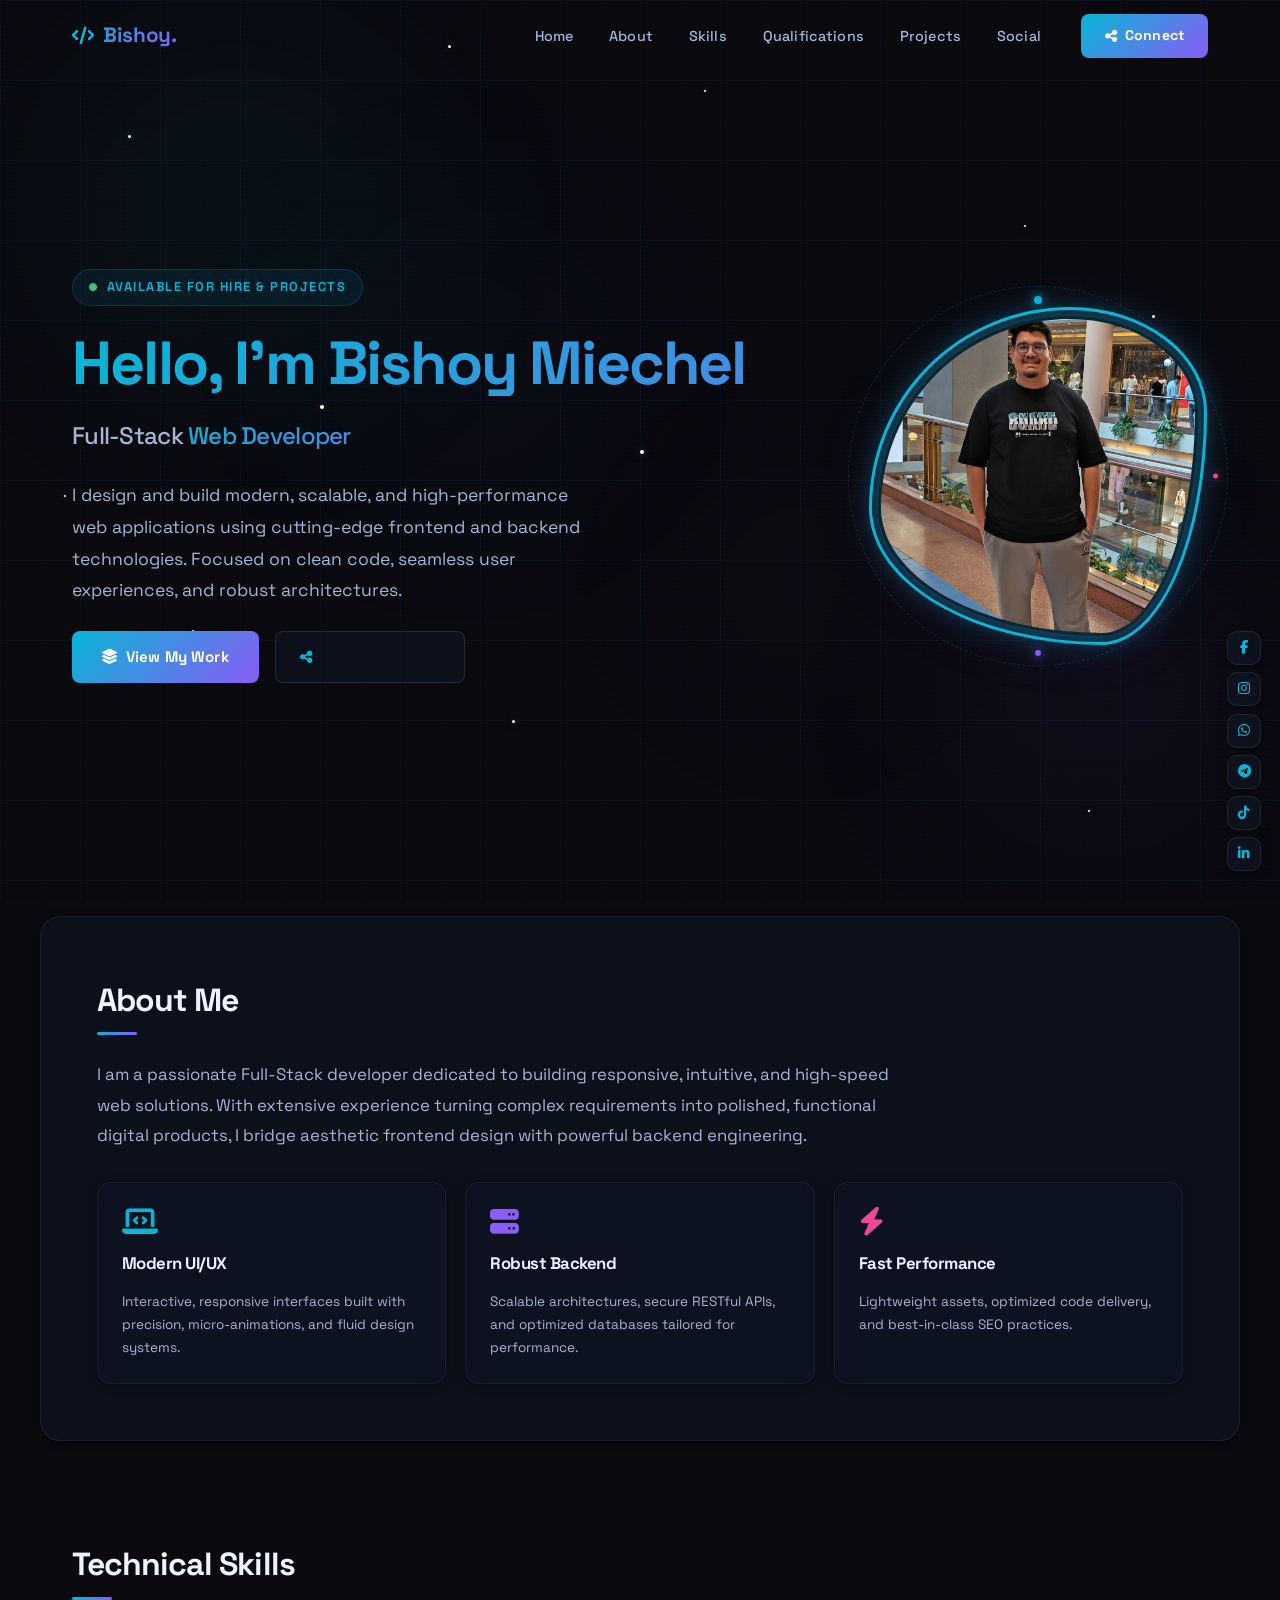
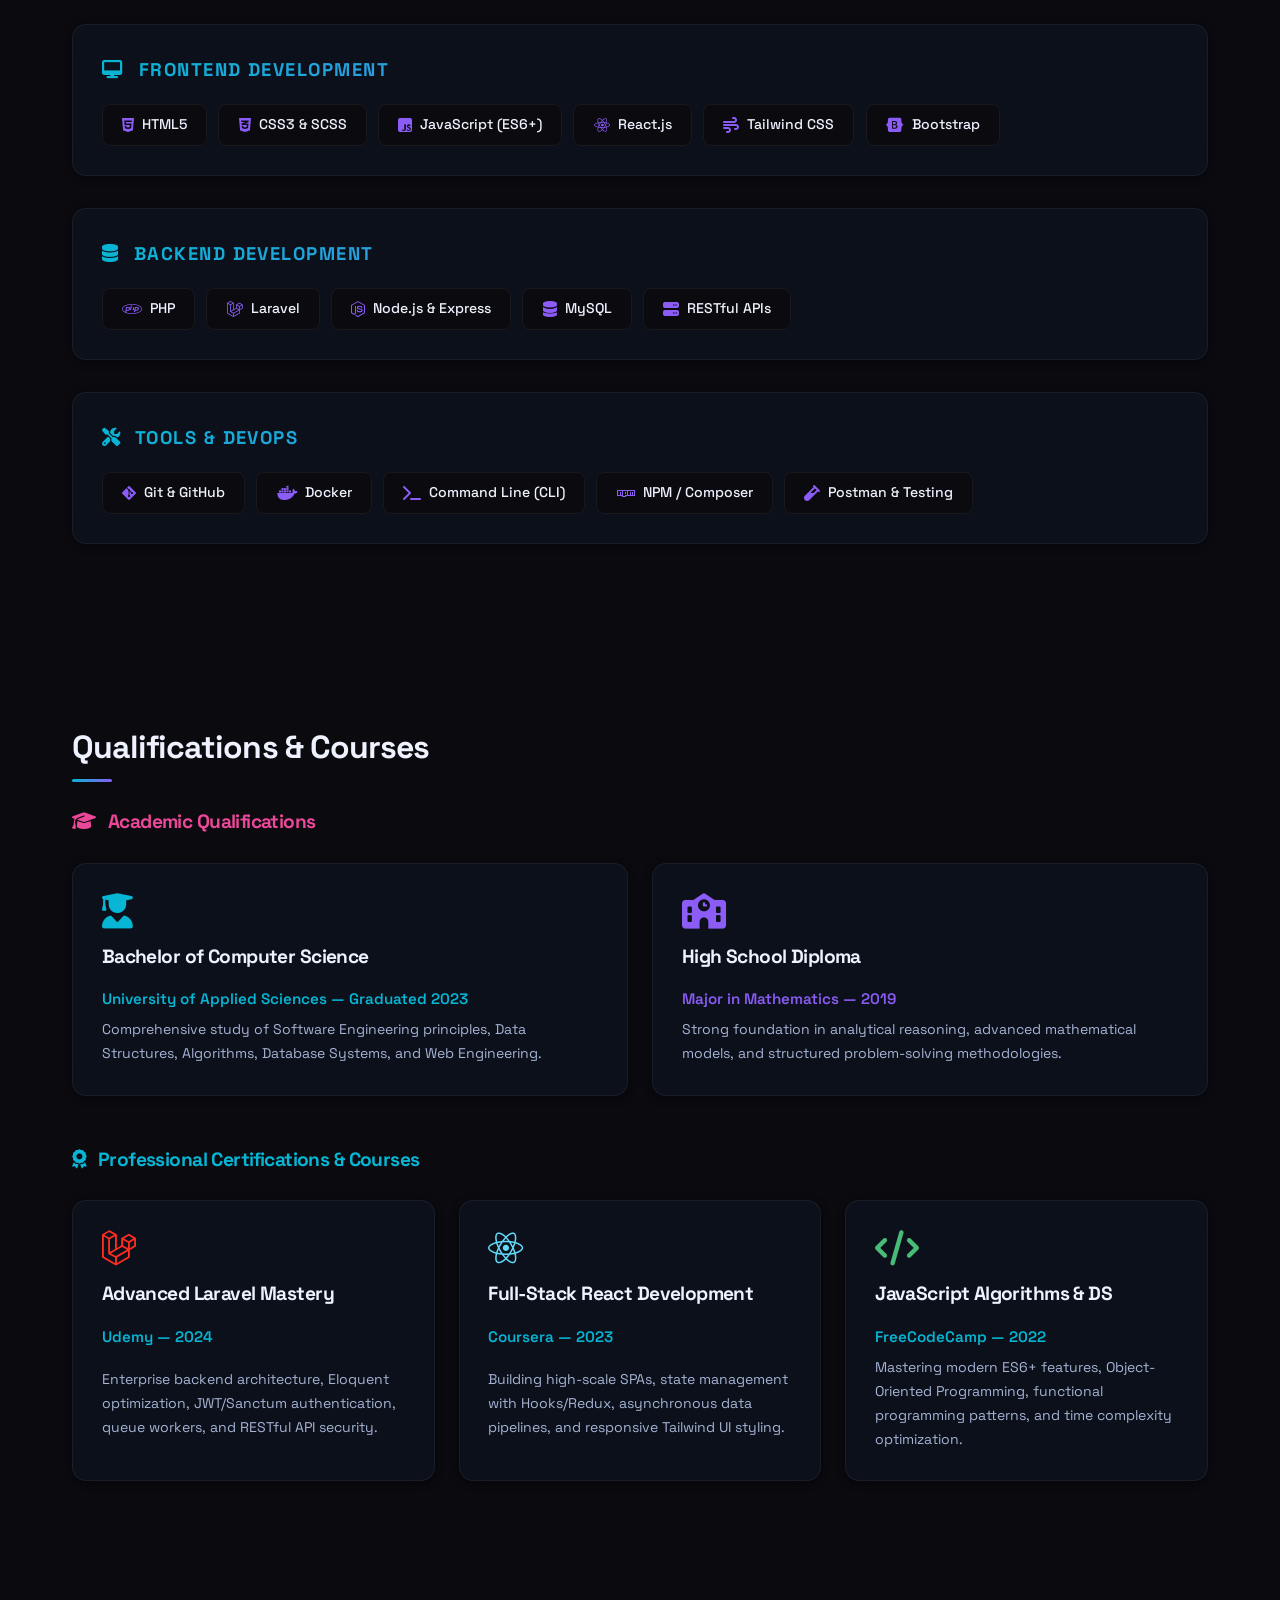
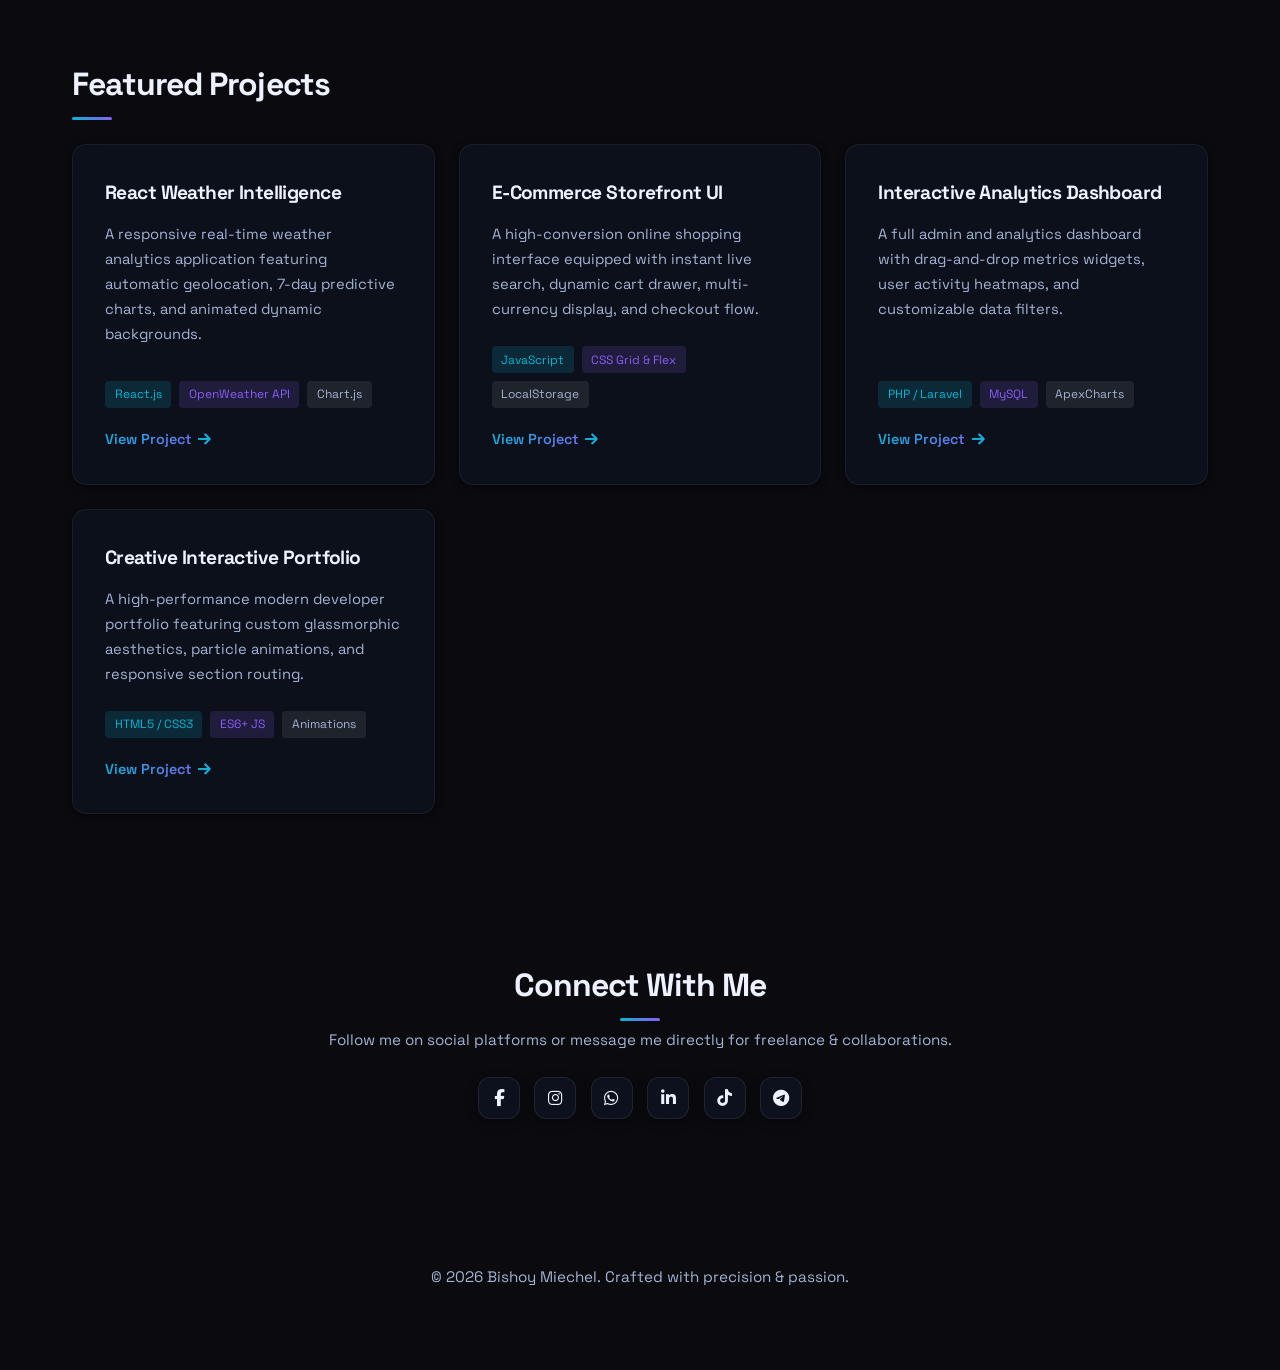
==== commit 8220eb5d: "Update name from Bishoy Misheal to Bishoy Miechel" ====
--- a/index.html
+++ b/index.html
@@ -3,8 +3,8 @@
 <head>
     <meta charset="UTF-8">
     <meta name="viewport" content="width=device-width, initial-scale=1.0">
-    <meta name="description" content="Bishoy Misheal — Full-Stack Web Developer. Building modern, high-performance web applications with cutting-edge technologies.">
-    <title>Bishoy Misheal — Full-Stack Developer</title>
+    <meta name="description" content="Bishoy Miechel — Full-Stack Web Developer. Building modern, high-performance web applications with cutting-edge technologies.">
+    <title>Bishoy Miechel — Full-Stack Developer</title>
     <link rel="stylesheet" href="public/css/styles.css">
     <link rel="stylesheet" href="public/css/social-skills.css">
     <link rel="stylesheet" href="public/css/floating-socials.css">
@@ -81,7 +81,7 @@
                 <span class="badge">
                     <i class="fas fa-circle" style="font-size: 0.5rem; color: #48BB78;"></i> Available for Hire & Projects
                 </span>
-                <h1>Hello, I'm Bishoy Misheal</h1>
+                <h1>Hello, I'm Bishoy Miechel</h1>
                 <h2>Full-Stack <span class="gradient-text">Web Developer</span></h2>
                 <p>I design and build modern, scalable, and high-performance web applications using cutting-edge frontend and backend technologies. Focused on clean code, seamless user experiences, and robust architectures.</p>
                 
@@ -96,7 +96,7 @@
             </div>
 
             <div class="photo-wrapper">
-                <img src="public/img/photo.jpeg" alt="Bishoy Misheal" class="profile-photo" onerror="this.onerror=null; this.src='public/img/myphoto.jpeg';">
+                <img src="public/img/photo.jpeg" alt="Bishoy Miechel" class="profile-photo" onerror="this.onerror=null; this.src='public/img/myphoto.jpeg';">
                 <div class="orbit-ring"></div>
                 <div class="orbit-dot orbit-dot-1"></div>
                 <div class="orbit-dot orbit-dot-2"></div>
@@ -315,7 +315,7 @@
     <!-- ===== FOOTER ===== -->
     <footer>
         <div class="footer-content" style="text-align: center; padding: 2.5rem 1rem;">
-            <p style="color: var(--text-secondary); font-size: 0.95rem;">&copy; 2026 Bishoy Misheal. Crafted with precision & passion.</p>
+            <p style="color: var(--text-secondary); font-size: 0.95rem;">&copy; 2026 Bishoy Miechel. Crafted with precision & passion.</p>
         </div>
     </footer>
 
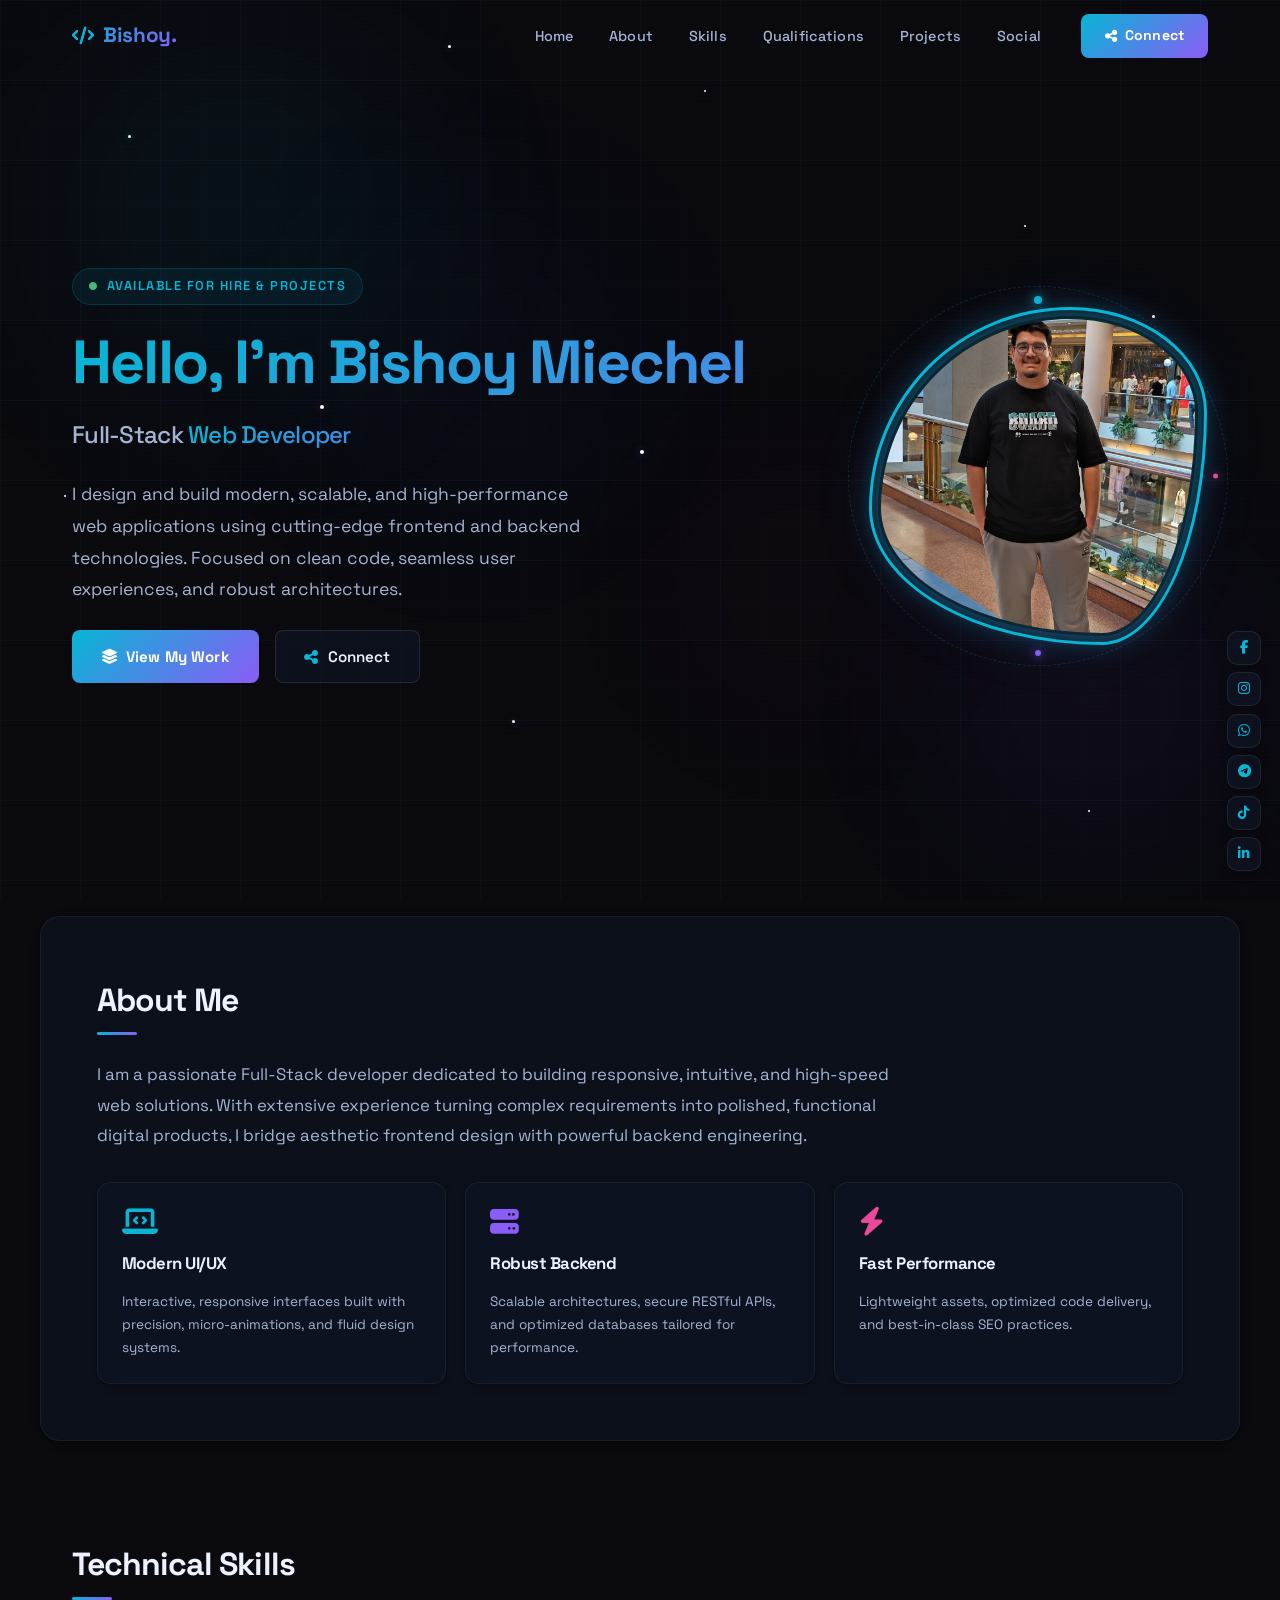
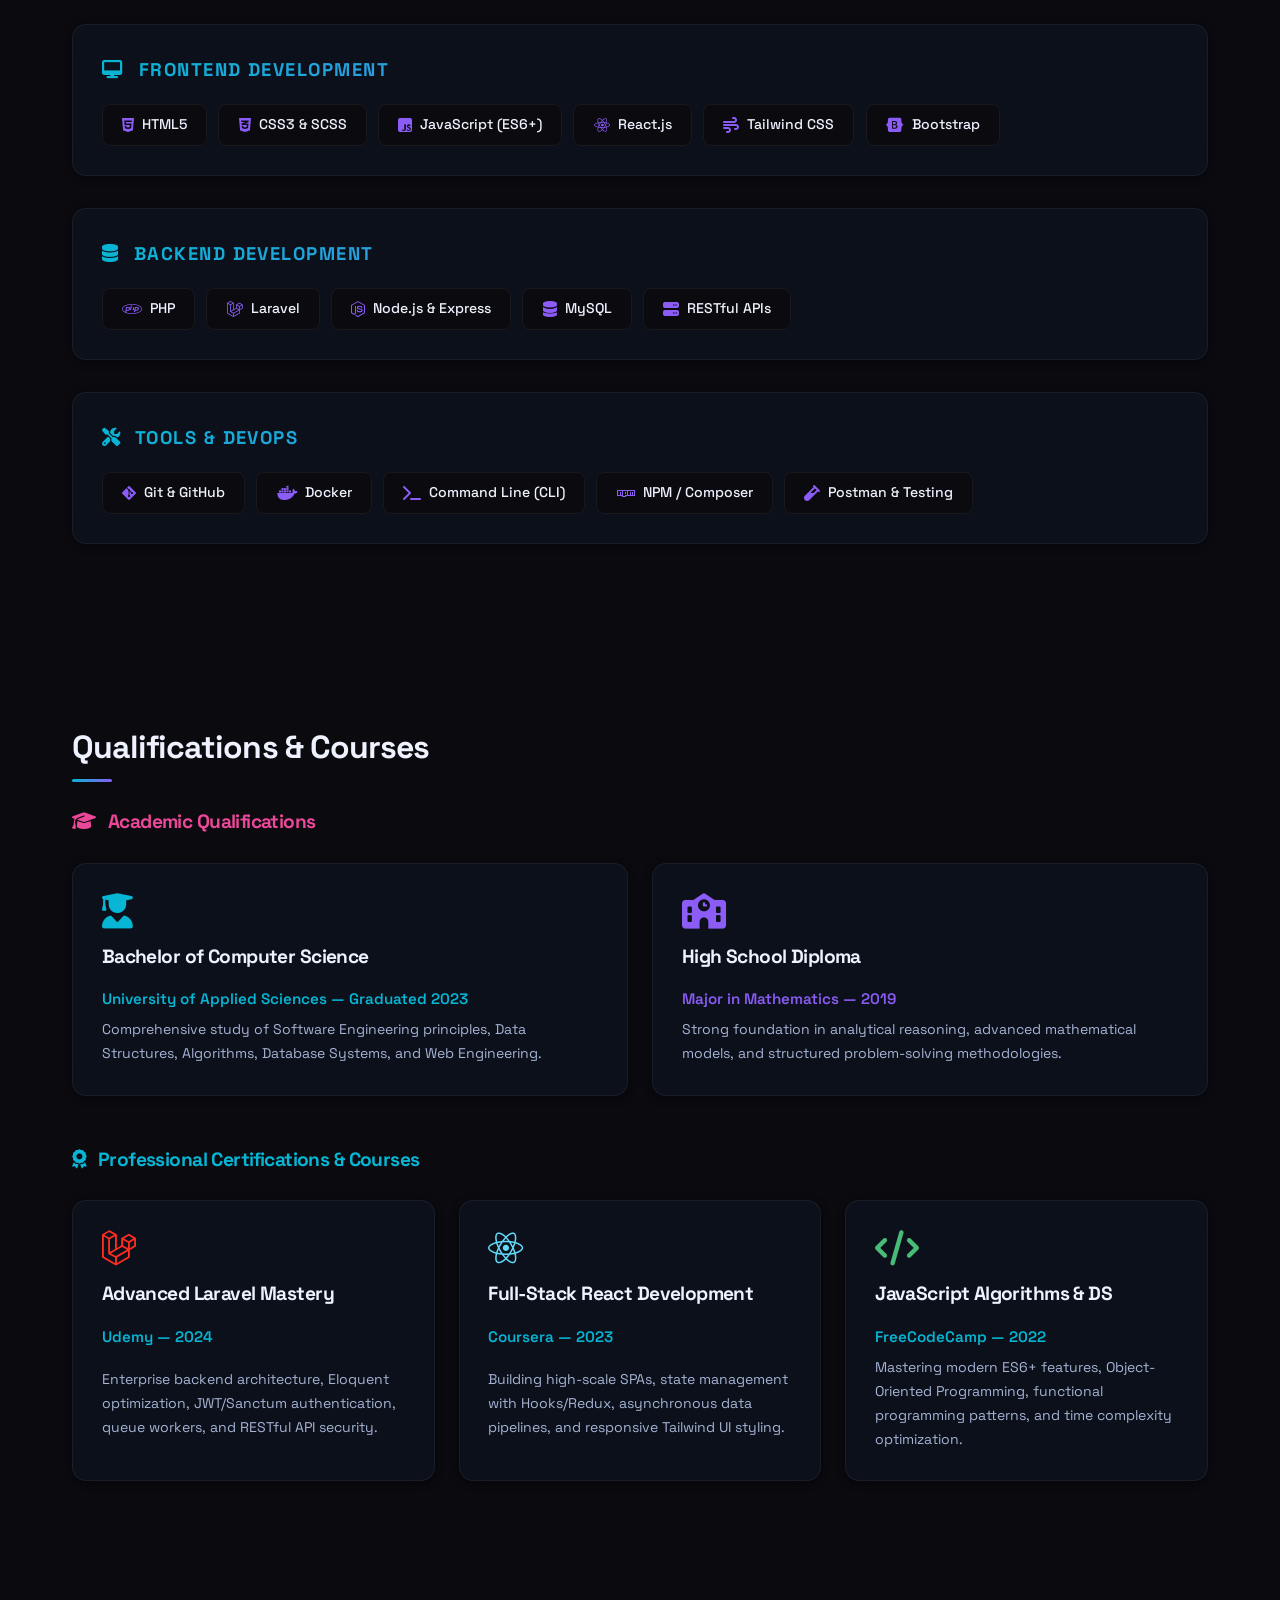
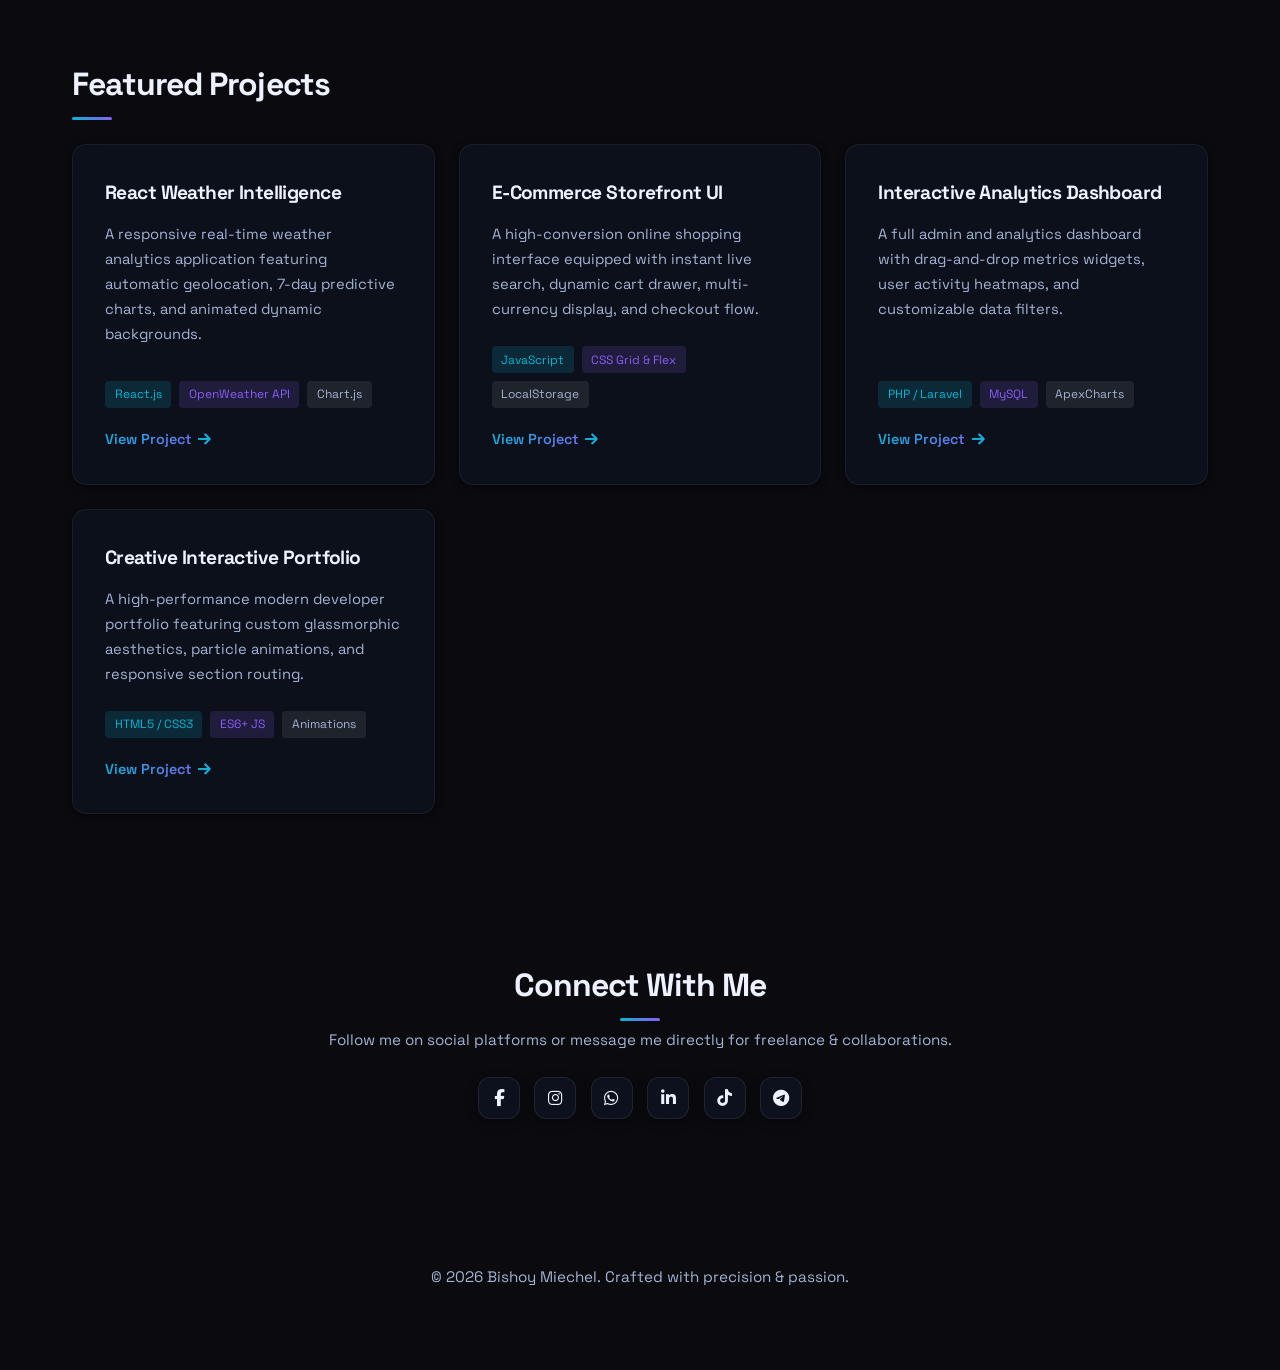
==== commit 32c78037: "Fix Connect button styling and text visibility" ====
--- a/index.html
+++ b/index.html
@@ -89,8 +89,8 @@
                     <a href="#projects" class="header-cta" style="padding: 0.8rem 1.8rem; font-size: 0.95rem;">
                         <i class="fas fa-layer-group"></i> View My Work
                     </a>
-                    <a href="#social-media" class="project-link" style="padding: 0.8rem 1.5rem; border: 1px solid var(--border-light); border-radius: var(--radius-sm); background: var(--bg-secondary);">
-                        <i class="fas fa-share-nodes"></i> Connect With Me
+                    <a href="#social-media" class="btn-secondary">
+                        <i class="fas fa-share-nodes"></i> Connect
                     </a>
                 </div>
             </div>
--- a/public/css/styles.css
+++ b/public/css/styles.css
@@ -627,6 +627,47 @@
     box-shadow: var(--shadow-glow);
 }
 
+.btn-secondary {
+    display: inline-flex;
+    align-items: center;
+    gap: 0.6rem;
+    padding: 0.8rem 1.8rem;
+    font-size: 0.95rem;
+    font-weight: 600;
+    color: var(--text-color) !important;
+    -webkit-text-fill-color: var(--text-color) !important;
+    background: rgba(15, 20, 35, 0.7);
+    border: 1px solid var(--border-light);
+    border-radius: var(--radius-sm);
+    text-decoration: none;
+    transition: var(--transition);
+    backdrop-filter: var(--glass-blur);
+    -webkit-backdrop-filter: var(--glass-blur);
+    cursor: pointer;
+}
+
+.btn-secondary i {
+    color: var(--accent-primary) !important;
+    -webkit-text-fill-color: var(--accent-primary) !important;
+    transition: var(--transition);
+    font-size: 1rem;
+}
+
+.btn-secondary:hover {
+    background: rgba(6, 182, 212, 0.15);
+    border-color: var(--accent-primary);
+    color: #fff !important;
+    -webkit-text-fill-color: #fff !important;
+    transform: translateY(-2px);
+    box-shadow: 0 0 20px rgba(6, 182, 212, 0.25);
+}
+
+.btn-secondary:hover i {
+    color: #fff !important;
+    -webkit-text-fill-color: #fff !important;
+    transform: scale(1.1);
+}
+
 /* ── Hamburger Button ── */
 .mobile-menu-btn {
     display: none;
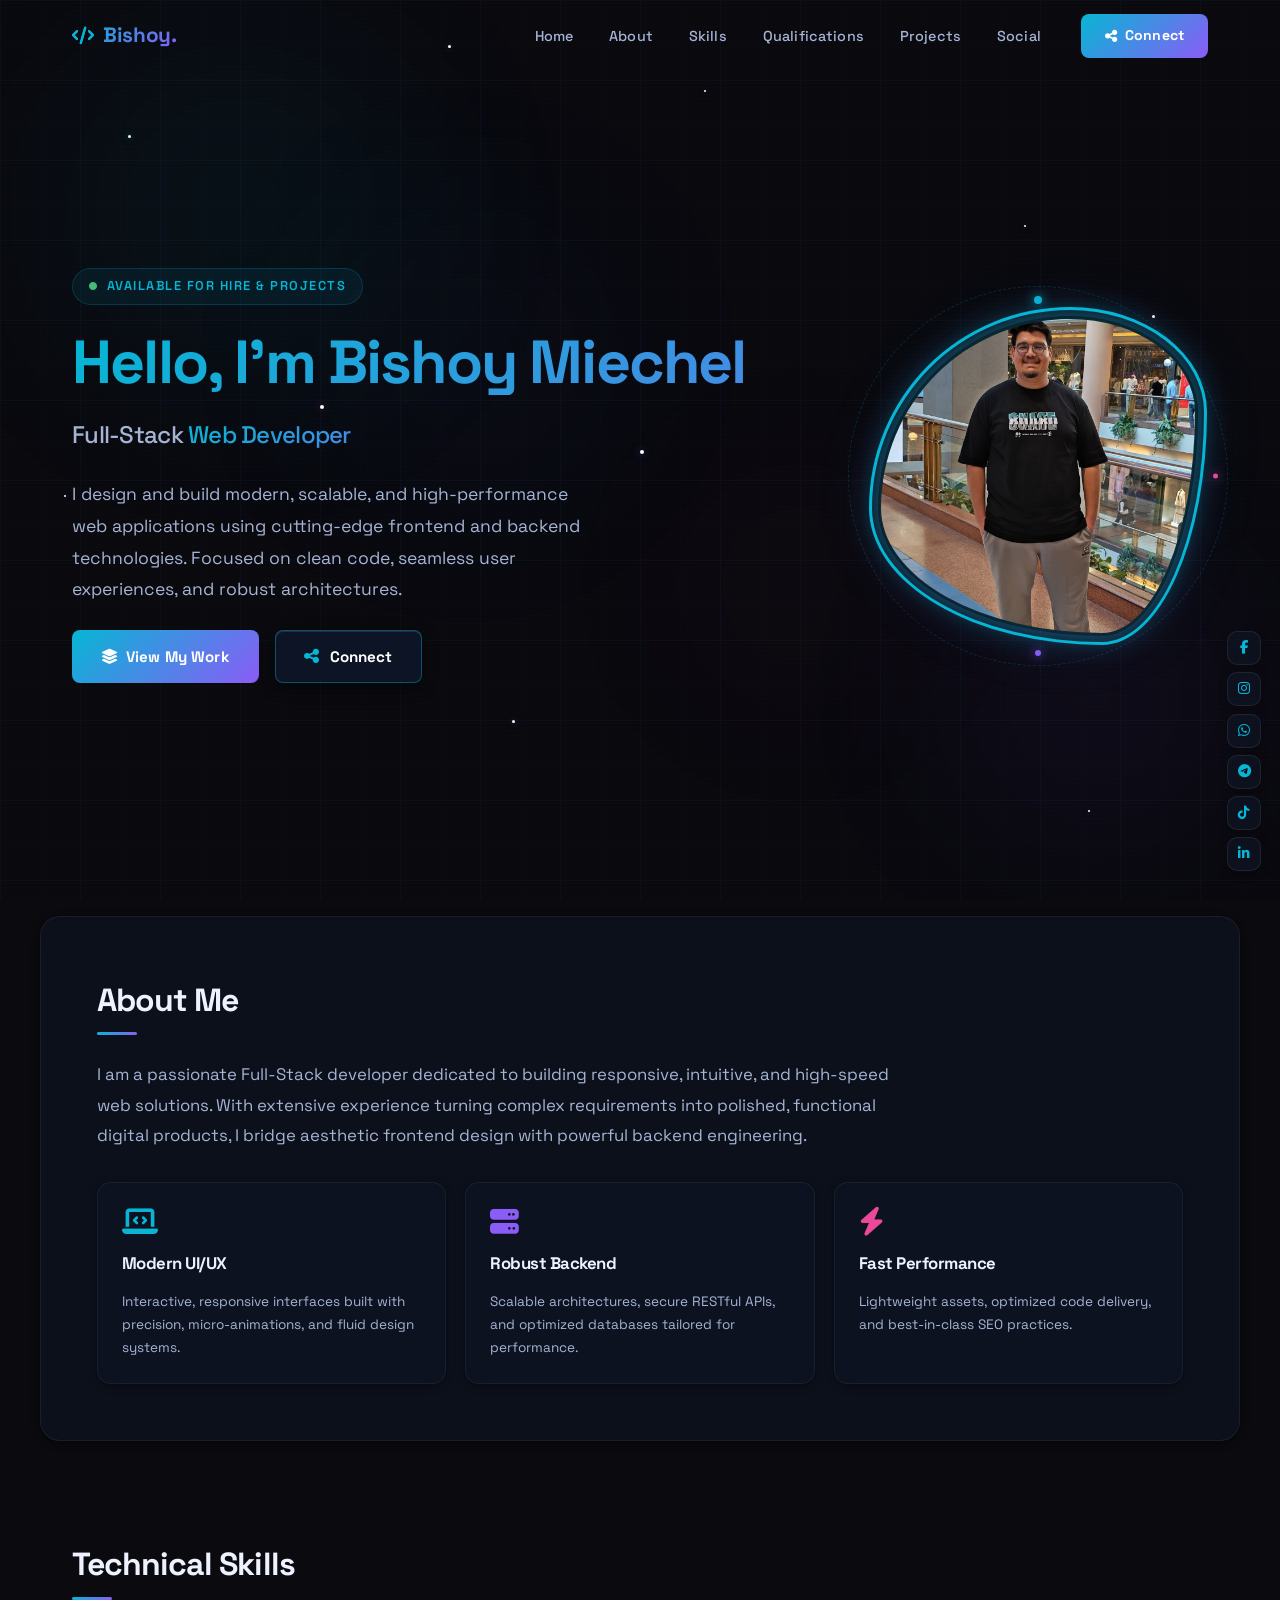
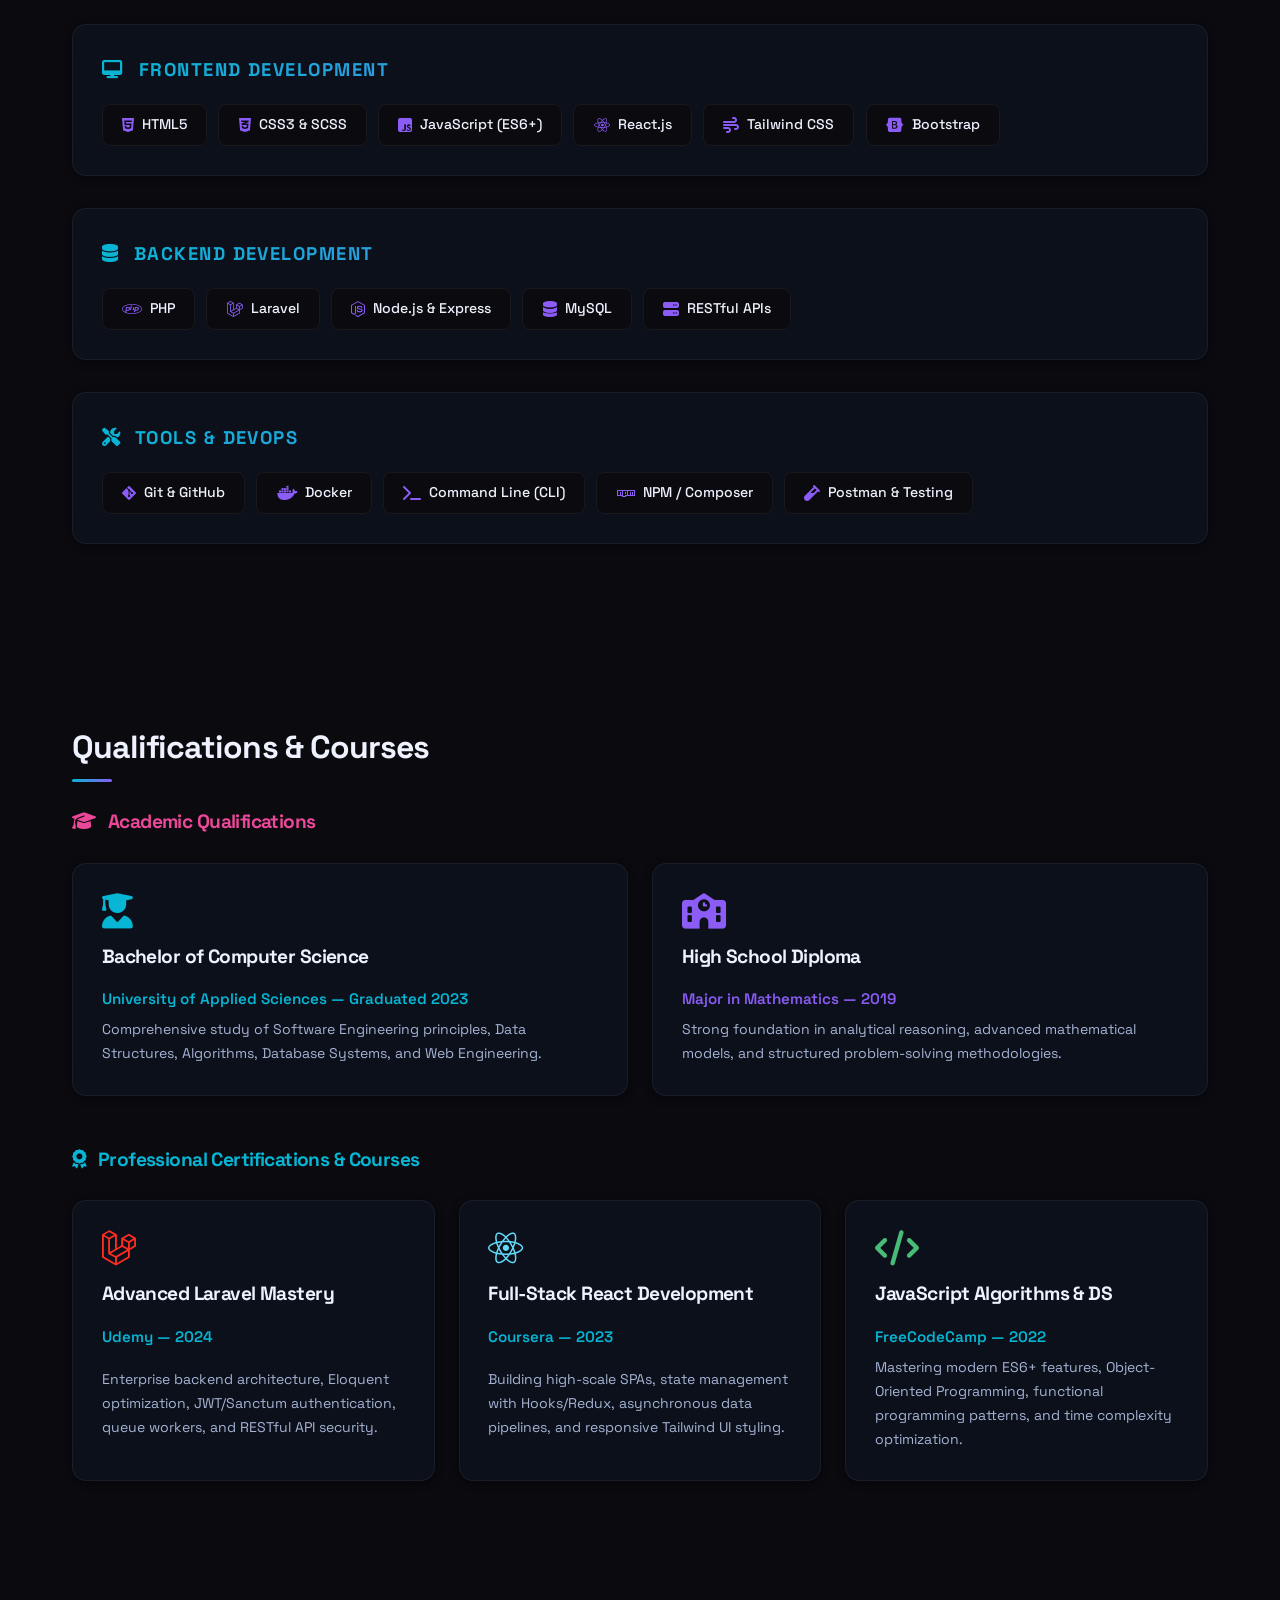
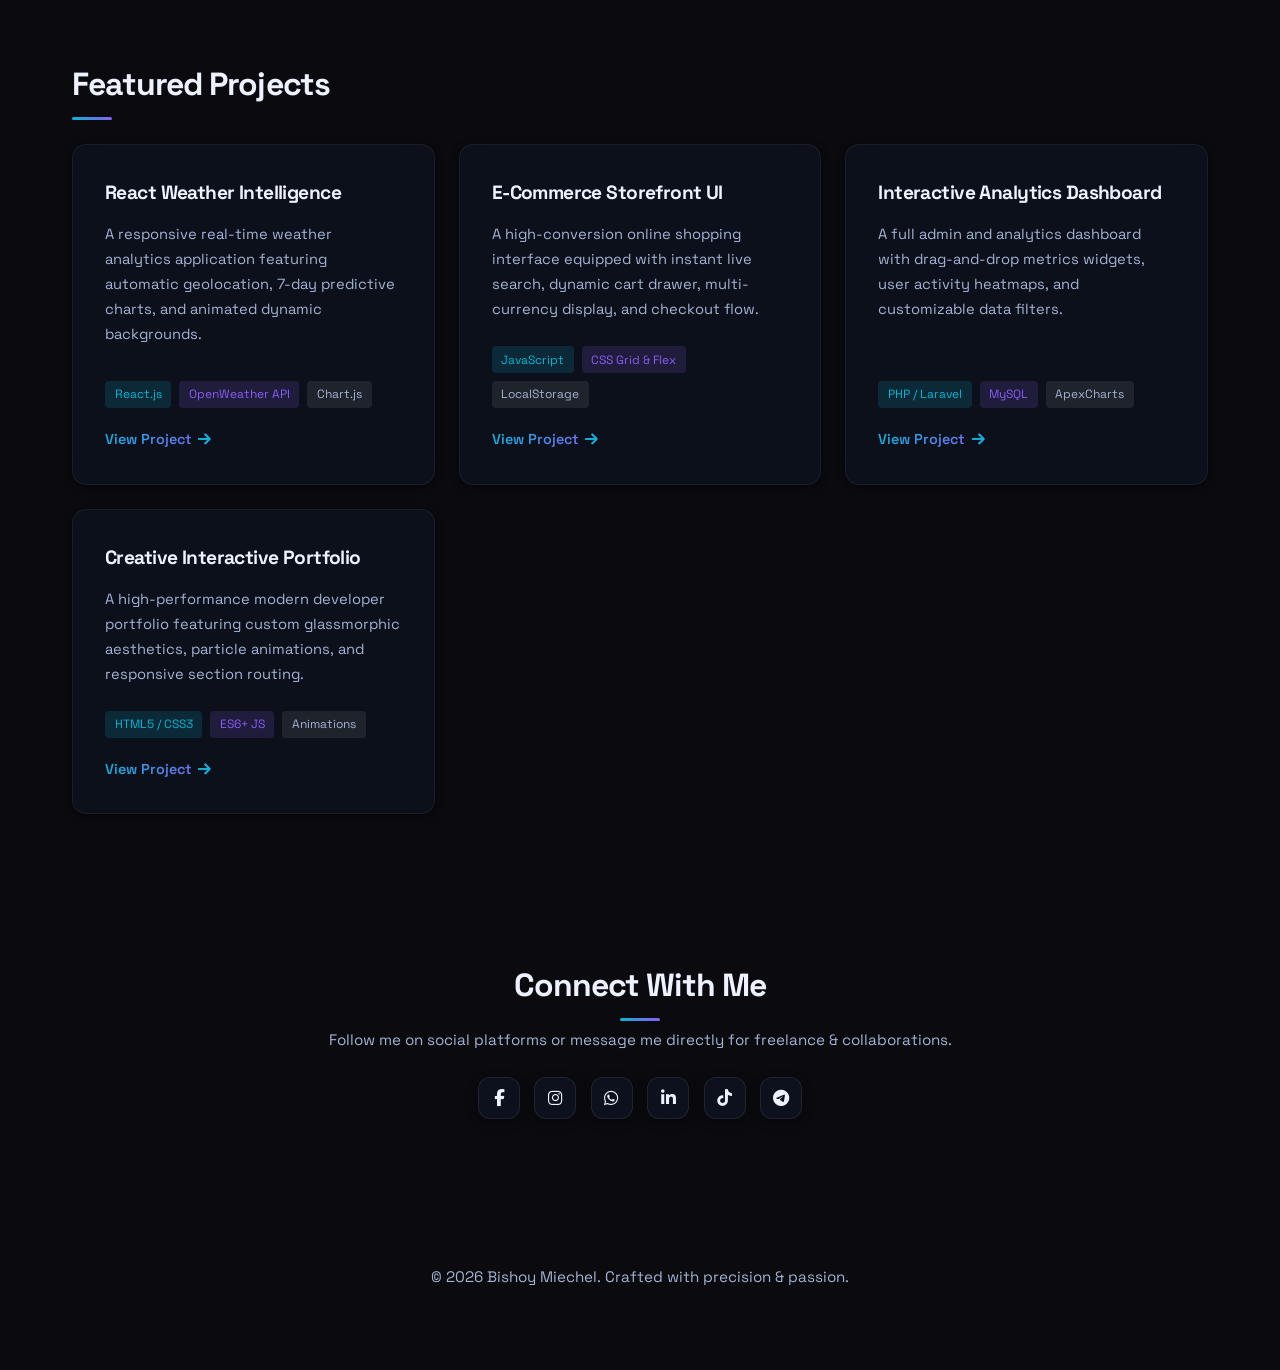
==== commit 4232aa4b: "Enhance Connect button design with cyber glassmorphism and cache buster" ====
--- a/index.html
+++ b/index.html
@@ -5,9 +5,9 @@
     <meta name="viewport" content="width=device-width, initial-scale=1.0">
     <meta name="description" content="Bishoy Miechel — Full-Stack Web Developer. Building modern, high-performance web applications with cutting-edge technologies.">
     <title>Bishoy Miechel — Full-Stack Developer</title>
-    <link rel="stylesheet" href="public/css/styles.css">
-    <link rel="stylesheet" href="public/css/social-skills.css">
-    <link rel="stylesheet" href="public/css/floating-socials.css">
+    <link rel="stylesheet" href="public/css/styles.css?v=1.2">
+    <link rel="stylesheet" href="public/css/social-skills.css?v=1.2">
+    <link rel="stylesheet" href="public/css/floating-socials.css?v=1.2">
     <link rel="stylesheet" href="https://cdnjs.cloudflare.com/ajax/libs/font-awesome/6.4.0/css/all.min.css">
 </head>
 <body>
--- a/public/css/styles.css
+++ b/public/css/styles.css
@@ -630,42 +630,46 @@
 .btn-secondary {
     display: inline-flex;
     align-items: center;
-    gap: 0.6rem;
+    justify-content: center;
+    gap: 0.65rem;
     padding: 0.8rem 1.8rem;
     font-size: 0.95rem;
-    font-weight: 600;
-    color: var(--text-color) !important;
-    -webkit-text-fill-color: var(--text-color) !important;
-    background: rgba(15, 20, 35, 0.7);
-    border: 1px solid var(--border-light);
+    font-weight: 700;
+    color: #ffffff !important;
+    -webkit-text-fill-color: #ffffff !important;
+    background: rgba(15, 23, 42, 0.85) !important;
+    border: 1.5px solid rgba(6, 182, 212, 0.4) !important;
     border-radius: var(--radius-sm);
-    text-decoration: none;
-    transition: var(--transition);
-    backdrop-filter: var(--glass-blur);
-    -webkit-backdrop-filter: var(--glass-blur);
+    text-decoration: none !important;
+    transition: all 0.35s cubic-bezier(0.4, 0, 0.2, 1);
+    backdrop-filter: blur(16px);
+    -webkit-backdrop-filter: blur(16px);
+    box-shadow: 0 4px 16px rgba(0, 0, 0, 0.4), inset 0 1px 0 rgba(255, 255, 255, 0.1);
     cursor: pointer;
+    white-space: nowrap;
 }
 
 .btn-secondary i {
     color: var(--accent-primary) !important;
     -webkit-text-fill-color: var(--accent-primary) !important;
-    transition: var(--transition);
-    font-size: 1rem;
+    transition: all 0.3s ease;
+    font-size: 1.05rem;
 }
 
 .btn-secondary:hover {
-    background: rgba(6, 182, 212, 0.15);
-    border-color: var(--accent-primary);
-    color: #fff !important;
-    -webkit-text-fill-color: #fff !important;
+    background: var(--gradient-primary) !important;
+    border-color: transparent !important;
+    color: #ffffff !important;
+    -webkit-text-fill-color: #ffffff !important;
     transform: translateY(-2px);
-    box-shadow: 0 0 20px rgba(6, 182, 212, 0.25);
+    box-shadow: 0 0 25px rgba(6, 182, 212, 0.45), 0 8px 20px rgba(0, 0, 0, 0.5);
+    text-decoration: none !important;
 }
 
 .btn-secondary:hover i {
-    color: #fff !important;
-    -webkit-text-fill-color: #fff !important;
-    transform: scale(1.1);
+    color: #ffffff !important;
+    -webkit-text-fill-color: #ffffff !important;
+    transform: scale(1.15);
 }
 
 /* ── Hamburger Button ── */
